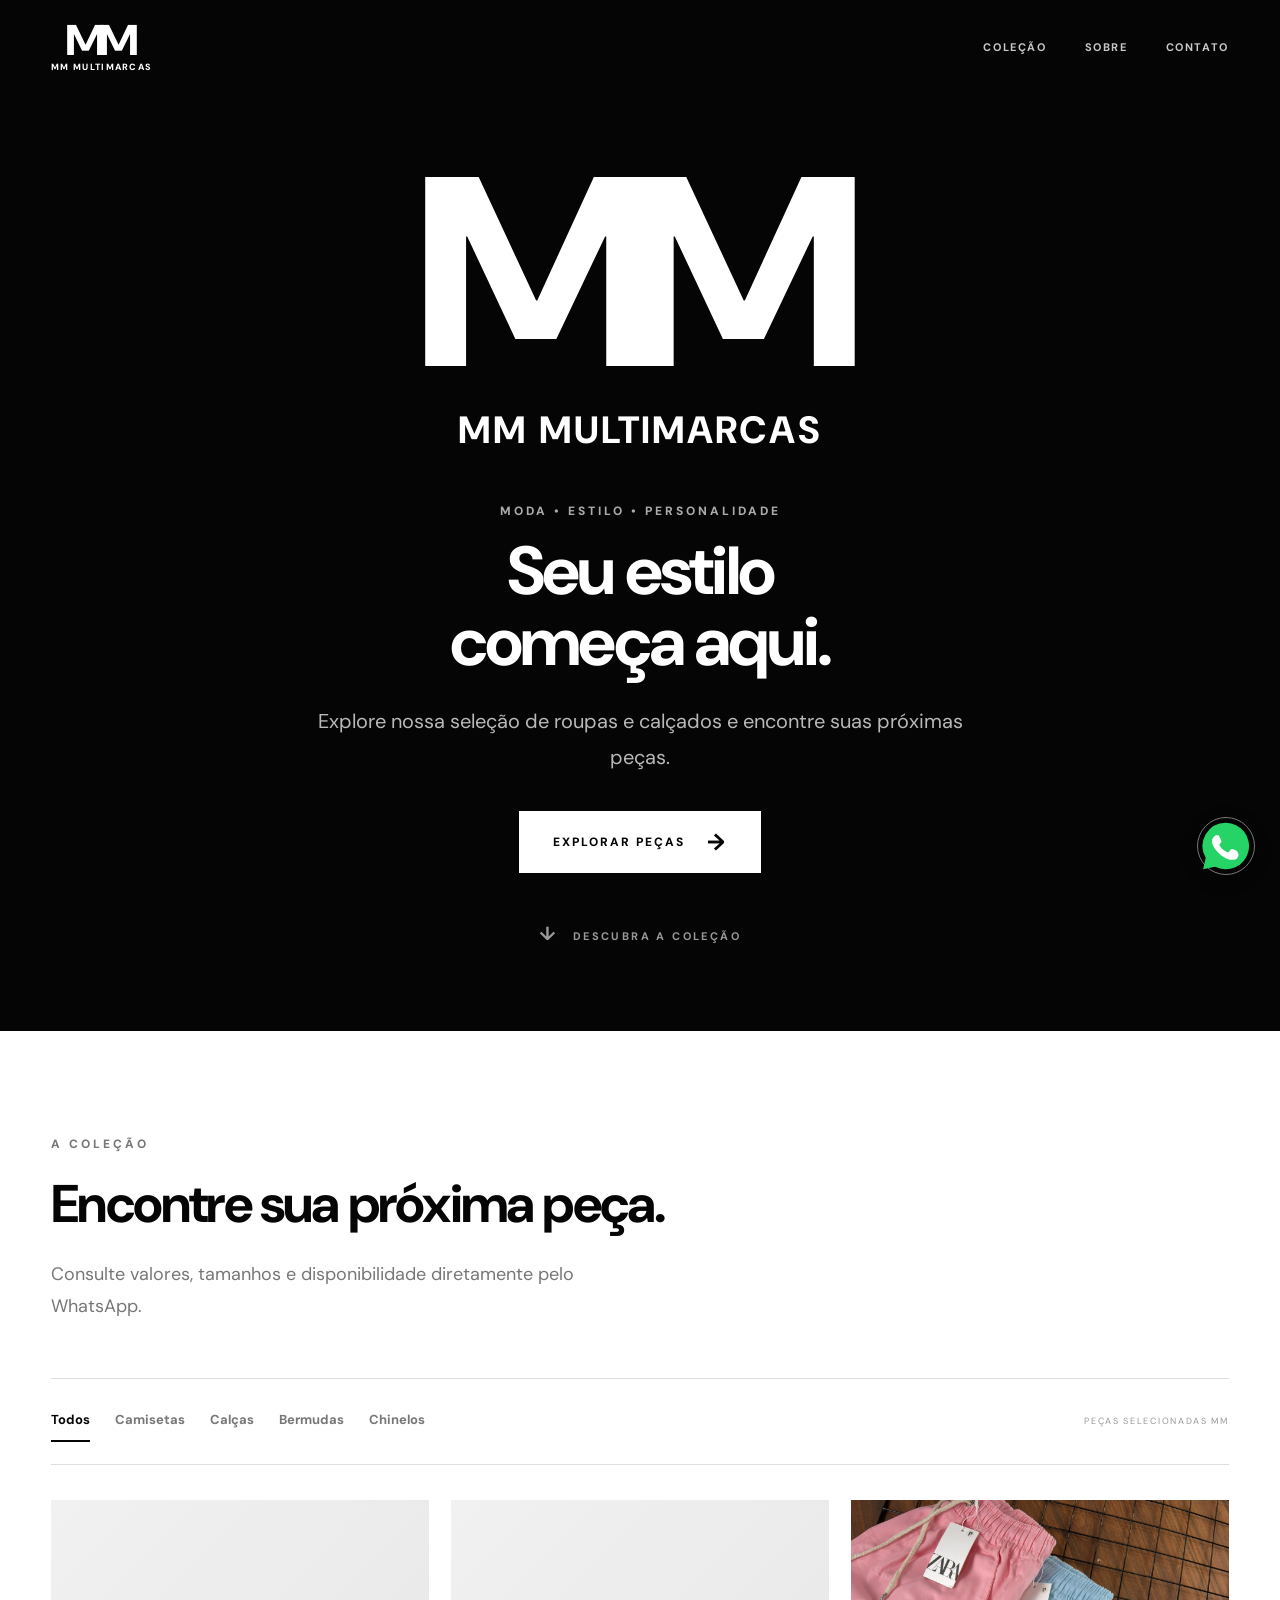
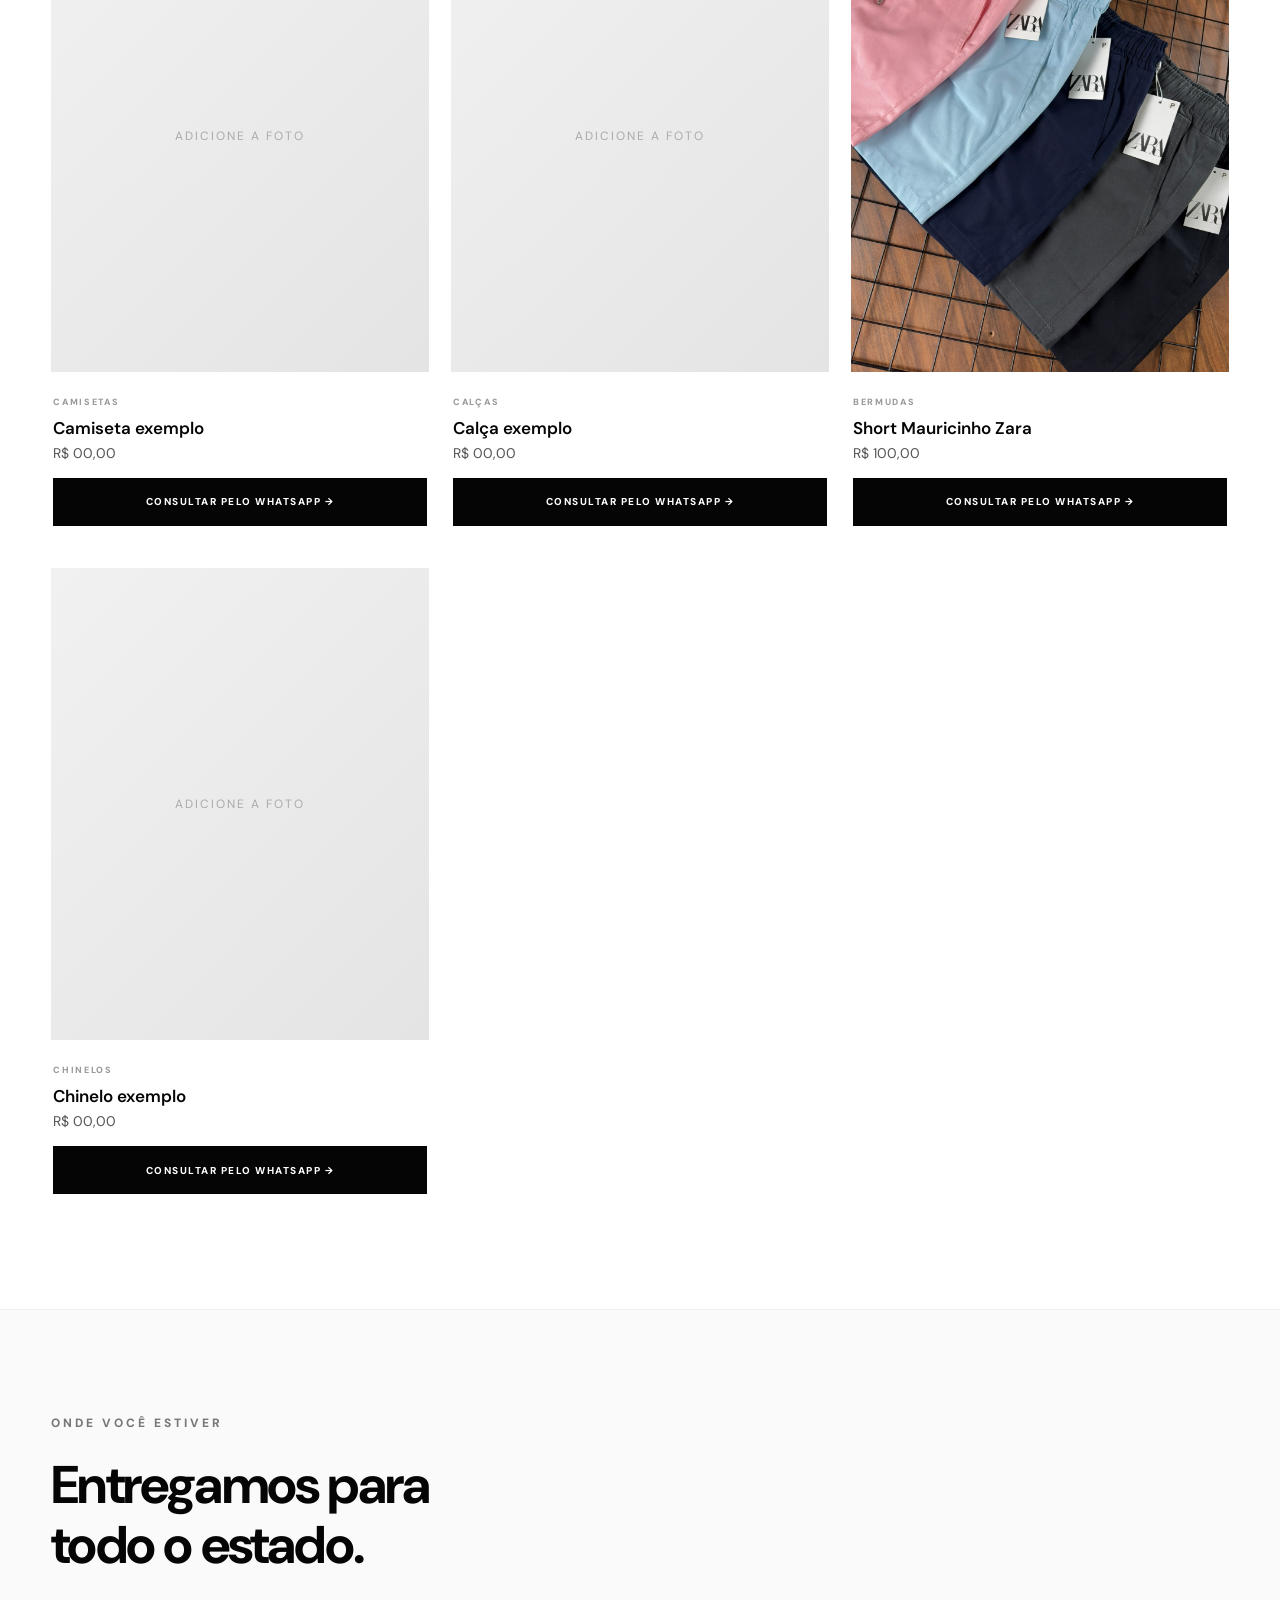
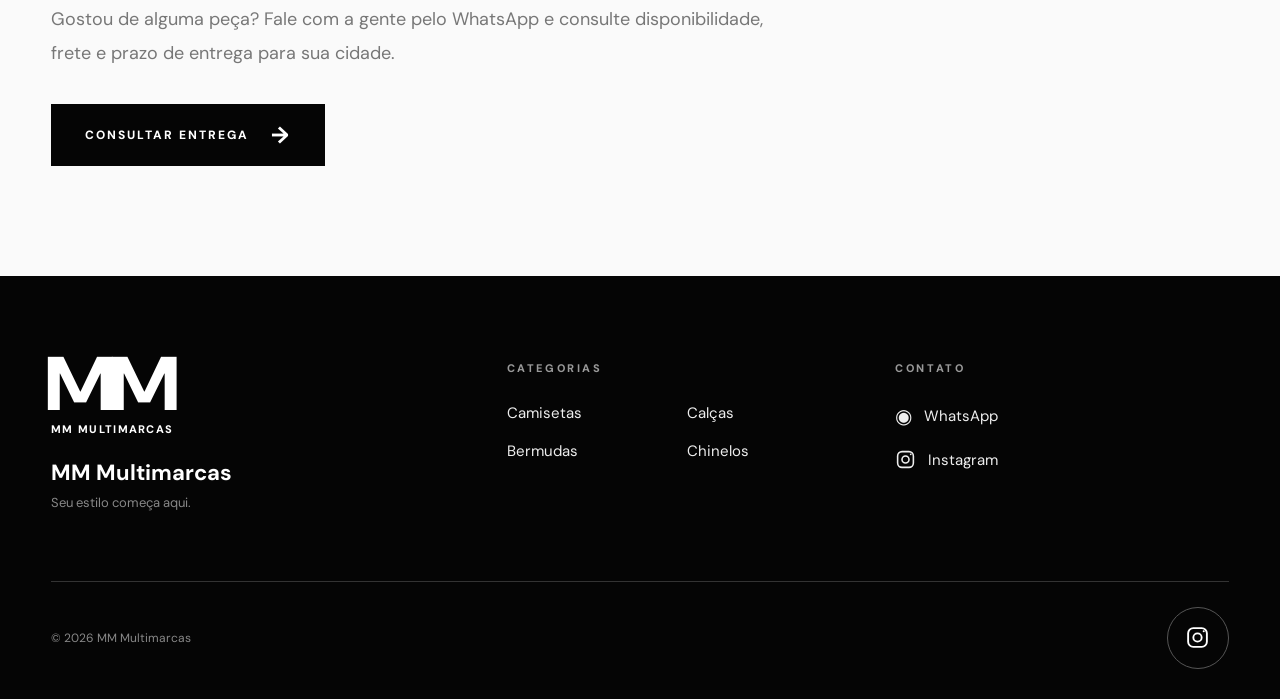
==== index.html @ df89bfc0 "Update index.html" ====
<!DOCTYPE html>
<html lang="pt-BR">
<head>
  <meta charset="UTF-8">
  <meta name="viewport" content="width=device-width, initial-scale=1.0">
  <meta name="theme-color" content="#050505">
  <meta name="description" content="MM Multimarcas — seu estilo começa aqui. Explore nossa seleção de roupas e calçados.">
  <title>MM Multimarcas | Seu estilo começa aqui</title>
  <link rel="preconnect" href="https://fonts.googleapis.com">
  <link rel="preconnect" href="https://fonts.gstatic.com" crossorigin>
  <link href="https://fonts.googleapis.com/css2?family=DM+Sans:wght@400;500;600;700;800&display=swap" rel="stylesheet">
  <link rel="stylesheet" href="style.css">
</head>
<body>
  <header class="site-header" id="topo">
    <a class="brand brand-small" href="#topo" aria-label="MM Multimarcas - início">
      <span class="brand-mark">MM</span>
      <span class="brand-name">MM MULTIMARCAS</span>
    </a>
    <button class="menu-toggle" id="menuToggle" aria-label="Abrir menu" aria-expanded="false">
      <span></span><span></span><span></span>
    </button>
    <nav class="main-nav" id="mainNav">
      <a href="#colecao">Coleção</a>
      <a href="#sobre">Sobre</a>
      <a href="#contato">Contato</a>
    </nav>
  </header>

  <main>
    <section class="hero">
      <div class="hero-inner">
        <div class="hero-brand">
          <span class="hero-monogram">MM</span>
          <span class="hero-brand-name">MM MULTIMARCAS</span>
        </div>
        <p class="eyebrow hero-eyebrow">MODA • ESTILO • PERSONALIDADE</p>
        <h1>Seu estilo<br>começa aqui.</h1>
        <p class="hero-copy">Explore nossa seleção de roupas e calçados e encontre suas próximas peças.</p>
        <a class="button button-light" href="#colecao">EXPLORAR PEÇAS <span aria-hidden="true">→</span></a>
        <a class="scroll-cue" href="#colecao"><span>↓</span> DESCUBRA A COLEÇÃO</a>
      </div>
    </section>

    <section class="collection section" id="colecao">
      <div class="section-heading">
        <p class="eyebrow">A COLEÇÃO</p>
        <h2>Encontre sua próxima peça.</h2>
        <p>Consulte valores, tamanhos e disponibilidade diretamente pelo WhatsApp.</p>
      </div>
      <div class="catalog-toolbar">
        <div class="filters" id="filters" aria-label="Filtrar produtos">
          <button class="filter active" data-category="Todos">Todos</button>
          <button class="filter" data-category="Camisetas">Camisetas</button>
          
          <button class="filter" data-category="Calças">Calças</button>
          <button class="filter" data-category="Bermudas">Bermudas</button>
          <button class="filter" data-category="Chinelos">Chinelos</button>
        </div>
        <p class="catalog-note">PEÇAS SELECIONADAS MM</p>
      </div>
      <div class="product-grid" id="productGrid" aria-live="polite"></div>
      <p class="empty-state" id="emptyState" hidden>Nenhum produto cadastrado nesta categoria ainda.</p>
    </section>

    <section class="delivery" id="sobre">
      <div class="delivery-inner">
        <p class="eyebrow">ONDE VOCÊ ESTIVER</p>
        <h2>Entregamos para<br>todo o estado.</h2>
        <p>Gostou de alguma peça? Fale com a gente pelo WhatsApp e consulte disponibilidade, frete e prazo de entrega para sua cidade.</p>
        <a class="button button-dark" data-whatsapp-general href="#" target="_blank" rel="noopener">CONSULTAR ENTREGA <span aria-hidden="true">→</span></a>
      </div>
    </section>
  </main>

  <footer class="site-footer" id="contato">
    <div class="footer-main">
      <div class="footer-brand-column">
        <a class="brand brand-footer" href="#topo" aria-label="MM Multimarcas - início">
          <span class="brand-mark">MM</span>
          <span class="brand-name">MM MULTIMARCAS</span>
        </a>
        <p class="footer-title">MM Multimarcas</p>
        <p class="footer-description">Seu estilo começa aqui.</p>
      </div>
      <div class="footer-column">
        <p class="footer-heading">CATEGORIAS</p>
        <div class="footer-categories">
          <a href="#colecao" data-footer-category="Camisetas">Camisetas</a>
          <a href="#colecao" data-footer-category="Calças">Calças</a>
          <a href="#colecao" data-footer-category="Bermudas">Bermudas</a>
          <a href="#colecao" data-footer-category="Chinelos">Chinelos</a>
        </div>
      </div>
      <div class="footer-column">
        <p class="footer-heading">CONTATO</p>
        <a class="contact-link" data-whatsapp-general href="#" target="_blank" rel="noopener">
          <span class="contact-icon" aria-hidden="true">◉</span> WhatsApp
        </a>
        <a class="contact-link instagram-link" data-instagram href="#" target="_blank" rel="noopener">
          <svg viewBox="0 0 24 24" aria-hidden="true"><rect x="3" y="3" width="18" height="18" rx="5"></rect><circle cx="12" cy="12" r="4"></circle><circle class="instagram-dot" cx="18" cy="6" r="1"></circle></svg>
          Instagram
        </a>
      </div>
    </div>
    <div class="footer-bottom">
      <span>© <span id="year"></span> MM Multimarcas</span>
      <a class="instagram-round" data-instagram href="#" target="_blank" rel="noopener" aria-label="Visite nosso Instagram">
        <svg viewBox="0 0 24 24" aria-hidden="true"><rect x="3" y="3" width="18" height="18" rx="5"></rect><circle cx="12" cy="12" r="4"></circle><circle class="instagram-dot" cx="18" cy="6" r="1"></circle></svg>
      </a>
    </div>
  </footer>

  <a class="whatsapp-float" data-whatsapp-general href="#" target="_blank" rel="noopener" aria-label="Fale conosco pelo WhatsApp">
<svg class="whatsapp-icon" viewBox="0 0 24 24" aria-hidden="true">
  <path fill="#25D366" d="M12 2a10 10 0 0 0-8.7 15l-1.1 5 5.1-1.1A10 10 0 1 0 12 2z"/>
  <path fill="#fff" d="M16.8 14.2c-.3-.2-1.7-.9-2-.9s-.5-.2-.7.2l-.9 1.1c-.2.2-.3.2-.6.1a7 7 0 0 1-3.4-3c-.3-.4.3-.5.8-1.4.1-.2 0-.4 0-.5l-.9-2c-.2-.5-.5-.4-.7-.4h-.6c-.2 0-.5.1-.8.4-.3.3-1 1-1 2.3s1 2.7 1.1 2.9c.2.2 2 3 4.8 4.2 1.8.8 2.5.8 3.4.7 1-.1 1.7-.7 1.9-1.3.2-.7.2-1.2.1-1.3z"/>
</svg>
    </a>
  <script src="script.js"></script>
</body>
</html>
---- style.css ----
/* MM MULTIMARCAS — identidade visual em preto, branco e cinza */
:root {
  --black: #050505;
  --white: #fff;
  --paper: #fafafa;
  --muted: #777;
  --line: #dedede;
  --font: "DM Sans", Arial, sans-serif;
}
* { box-sizing: border-box; }
html { scroll-behavior: smooth; }
body { margin: 0; color: var(--black); background: var(--white); font-family: var(--font); -webkit-font-smoothing: antialiased; }
a { color: inherit; text-decoration: none; }
button { font: inherit; }
.site-header { height: 94px; padding: 0 4%; display: flex; align-items: center; justify-content: space-between; background: var(--black); color: var(--white); position: relative; z-index: 5; }
.brand { display: inline-flex; flex-direction: column; align-items: center; gap: 2px; width: max-content; }
.brand-mark { font-size: 43px; line-height: .9; font-weight: 800; letter-spacing: -8px; padding-right: 8px; transform: scaleX(1.12); }
.brand-name { font-size: 9px; letter-spacing: 1.3px; font-weight: 800; }
.main-nav { display: flex; align-items: center; gap: 38px; text-transform: uppercase; font-size: 11px; letter-spacing: 1.6px; font-weight: 700; }
.main-nav a { opacity: .78; transition: opacity .2s; }
.main-nav a:hover { opacity: 1; }
.menu-toggle { display: none; border: 0; background: none; padding: 10px; }
.menu-toggle span { display: block; width: 23px; height: 2px; background: white; margin: 5px; }
.hero { min-height: 690px; display: grid; place-items: center; text-align: center; background: var(--black); color: var(--white); padding: 75px 24px 85px; }
.hero-inner { width: min(850px, 100%); display: flex; align-items: center; flex-direction: column; }
.hero-brand { display: flex; flex-direction: column; align-items: center; margin-bottom: 48px; }
.hero-monogram { font-size: clamp(140px, 28vw, 270px); line-height: .78; letter-spacing: -.14em; padding-right: .14em; font-weight: 800; transform: scaleX(1.08); }
.hero-brand-name { font-size: clamp(17px, 3vw, 38px); font-weight: 800; letter-spacing: .055em; margin-top: 25px; }
.eyebrow { color: #777; font-size: 12px; font-weight: 800; letter-spacing: 3px; }
.hero-eyebrow { color: #aaa; margin: 0 0 17px; }
.hero h1 { font-size: clamp(42px, 7vw, 68px); line-height: 1.05; letter-spacing: -2.8px; margin: 0; font-weight: 700; }
.hero-copy { color: #b9b9b9; font-size: clamp(16px, 2vw, 20px); line-height: 1.8; max-width: 650px; margin: 25px 0 36px; }
.button { display: inline-flex; align-items: center; justify-content: center; gap: 22px; min-height: 62px; padding: 0 34px; font-size: 12px; letter-spacing: 2px; font-weight: 800; transition: transform .2s, background .2s; }
.button:hover { transform: translateY(-2px); }
.button span { font-size: 23px; line-height: 1; }
.button-light { background: var(--white); color: var(--black); }
.scroll-cue { color: #999; font-size: 11px; letter-spacing: 2.4px; margin-top: 48px; font-weight: 700; }
.scroll-cue span { font-size: 19px; margin-right: 9px; }
.section { padding: 105px 4% 115px; }
.section-heading { max-width: 850px; }
.section-heading .eyebrow { margin: 0 0 22px; }
.section-heading h2, .delivery h2 { font-size: clamp(34px, 5vw, 53px); line-height: 1.12; letter-spacing: -1.8px; margin: 0; }
.section-heading > p:last-child { color: #777; font-size: 18px; line-height: 1.8; max-width: 540px; margin: 24px 0 0; }
.catalog-toolbar { margin-top: 55px; padding: 22px 0; border-top: 1px solid var(--line); border-bottom: 1px solid var(--line); display: flex; align-items: center; justify-content: space-between; gap: 20px; }
.filters { display: flex; flex-wrap: wrap; gap: 8px 25px; }
.filter { border: 0; border-bottom: 2px solid transparent; padding: 10px 0 12px; background: none; color: #777; font-weight: 700; font-size: 13px; cursor: pointer; }
.filter:hover, .filter.active { color: var(--black); border-bottom-color: var(--black); }
.catalog-note { color: #999; font-size: 9px; letter-spacing: 1.7px; white-space: nowrap; }
.product-grid { display: grid; grid-template-columns: repeat(3, minmax(0, 1fr)); gap: 42px 22px; padding-top: 35px; }
.product-card { min-width: 0; }
.product-image-wrap { background: #f0f0f0; aspect-ratio: 4 / 5; overflow: hidden; position: relative; }
.product-image { width: 100%; height: 100%; display: block; object-fit: cover; transition: transform .5s; }
.product-card:hover .product-image { transform: scale(1.035); }
.image-placeholder { width: 100%; height: 100%; display: grid; place-items: center; color: #aaa; background: linear-gradient(135deg, #f1f1f1, #e4e4e4); font-size: 12px; letter-spacing: 2px; }
.product-info { padding: 17px 2px 0; }
.product-category { color: #999; text-transform: uppercase; letter-spacing: 1.7px; font-size: 9px; font-weight: 800; }
.product-name { margin: 7px 0 5px; font-size: 17px; font-weight: 600; }
.product-price { margin: 0; color: #555; font-size: 14px; }
.product-buy { margin-top: 16px; display: flex; width: 100%; min-height: 48px; align-items: center; justify-content: center; background: var(--black); color: white; font-size: 10px; font-weight: 800; letter-spacing: 1.5px; transition: background .2s; }
.product-buy:hover { background: #333; }
.empty-state { color: #777; padding: 45px 0; }
.delivery { background: var(--paper); border-top: 1px solid #eee; padding: 105px 4% 110px; }
.delivery-inner { max-width: 850px; }
.delivery .eyebrow { margin: 0 0 24px; }
.delivery-inner > p:not(.eyebrow) { color: #777; font-size: 18px; line-height: 1.9; max-width: 720px; margin: 28px 0 34px; }
.button-dark { background: var(--black); color: var(--white); }
.site-footer { background: var(--black); color: var(--white); padding: 75px 4% 30px; }
.footer-main { display: grid; grid-template-columns: 1.2fr 1fr 1fr; gap: 55px; padding-bottom: 70px; }
.brand-footer { align-items: flex-start; }
.brand-footer .brand-mark { font-size: 76px; }
.brand-footer .brand-name { font-size: 11px; }
.footer-title { font-size: 22px; font-weight: 700; margin: 22px 0 7px; }
.footer-description { color: #888; font-size: 13px; margin: 0; }
.footer-heading { color: #999; font-size: 11px; letter-spacing: 2.6px; font-weight: 800; margin: 10px 0 28px; }
.footer-categories { display: grid; grid-template-columns: 1fr 1fr; gap: 18px 28px; max-width: 360px; }
.footer-categories a, .contact-link { color: #eee; font-size: 15px; }
.footer-categories a:hover, .contact-link:hover { color: #aaa; }
.contact-link { display: flex; align-items: center; gap: 12px; margin-bottom: 20px; }
.contact-icon { font-size: 20px; }
.instagram-link svg, .instagram-round svg { width: 21px; height: 21px; fill: none; stroke: currentColor; stroke-width: 1.8; }
.instagram-link svg .instagram-dot, .instagram-round svg .instagram-dot { fill: currentColor; stroke: none; }
.footer-bottom { border-top: 1px solid #333; padding-top: 25px; color: #888; display: flex; align-items: center; justify-content: space-between; font-size: 12px; }
.instagram-round { width: 62px; height: 62px; border: 1px solid #555; border-radius: 50%; display: grid; place-items: center; color: white; transition: background .2s; }
.instagram-round:hover { background: #222; }
.instagram-round svg { width: 25px; height: 25px; }
.whatsapp-float { position: fixed; z-index: 4; right: 25px; bottom: 25px; width: 58px; height: 58px; display: grid; place-items: center; background: var(--black); border: 1px solid #777; border-radius: 50%; color: white; box-shadow: 0 5px 20px #0002; }
.whatsapp-symbol { font-size: 25px; }
@media (max-width: 800px) {
  .site-header { height: 78px; }
  .menu-toggle { display: block; cursor: pointer; }
  .main-nav { display: none; position: absolute; top: 78px; left: 0; right: 0; padding: 22px 5%; background: #080808; flex-direction: column; align-items: flex-start; gap: 22px; }
  .main-nav.open { display: flex; }
  .hero { min-height: 650px; padding-top: 70px; }
  .hero-brand { margin-bottom: 43px; }
  .hero-monogram { font-size: clamp(145px, 39vw, 235px); }
  .section { padding: 78px 4% 85px; }
  .catalog-toolbar { align-items: flex-start; flex-direction: column; gap: 8px; }
  .filters { gap: 5px 22px; }
  .product-grid { grid-template-columns: repeat(2, minmax(0, 1fr)); gap: 32px 14px; }
  .delivery { padding: 78px 4% 85px; }
  .footer-main { grid-template-columns: 1fr 1fr; gap: 45px 25px; }
  .footer-brand-column { grid-column: 1 / -1; }
}
@media (max-width: 480px) {
  .hero { min-height: 620px; }
  .hero-brand-name { letter-spacing: .025em; }
  .hero h1 { letter-spacing: -1.8px; }
  .hero-copy { font-size: 15px; }
  .button { min-height: 57px; padding: 0 23px; font-size: 10px; }
  .section-heading > p:last-child, .delivery-inner > p:not(.eyebrow) { font-size: 16px; }
  .product-grid { gap: 28px 11px; }
  .product-name { font-size: 14px; }
  .product-price { font-size: 12px; }
  .product-buy { min-height: 44px; font-size: 9px; letter-spacing: .8px; }
  .footer-main { grid-template-columns: 1fr; gap: 35px; }
  .footer-brand-column { grid-column: auto; }
  .footer-categories { max-width: 100%; }
  .site-footer { padding-top: 60px; }
  .instagram-round { width: 52px; height: 52px; }
  .whatsapp-float { width: 53px; height: 53px; right: 17px; bottom: 17px; }
}
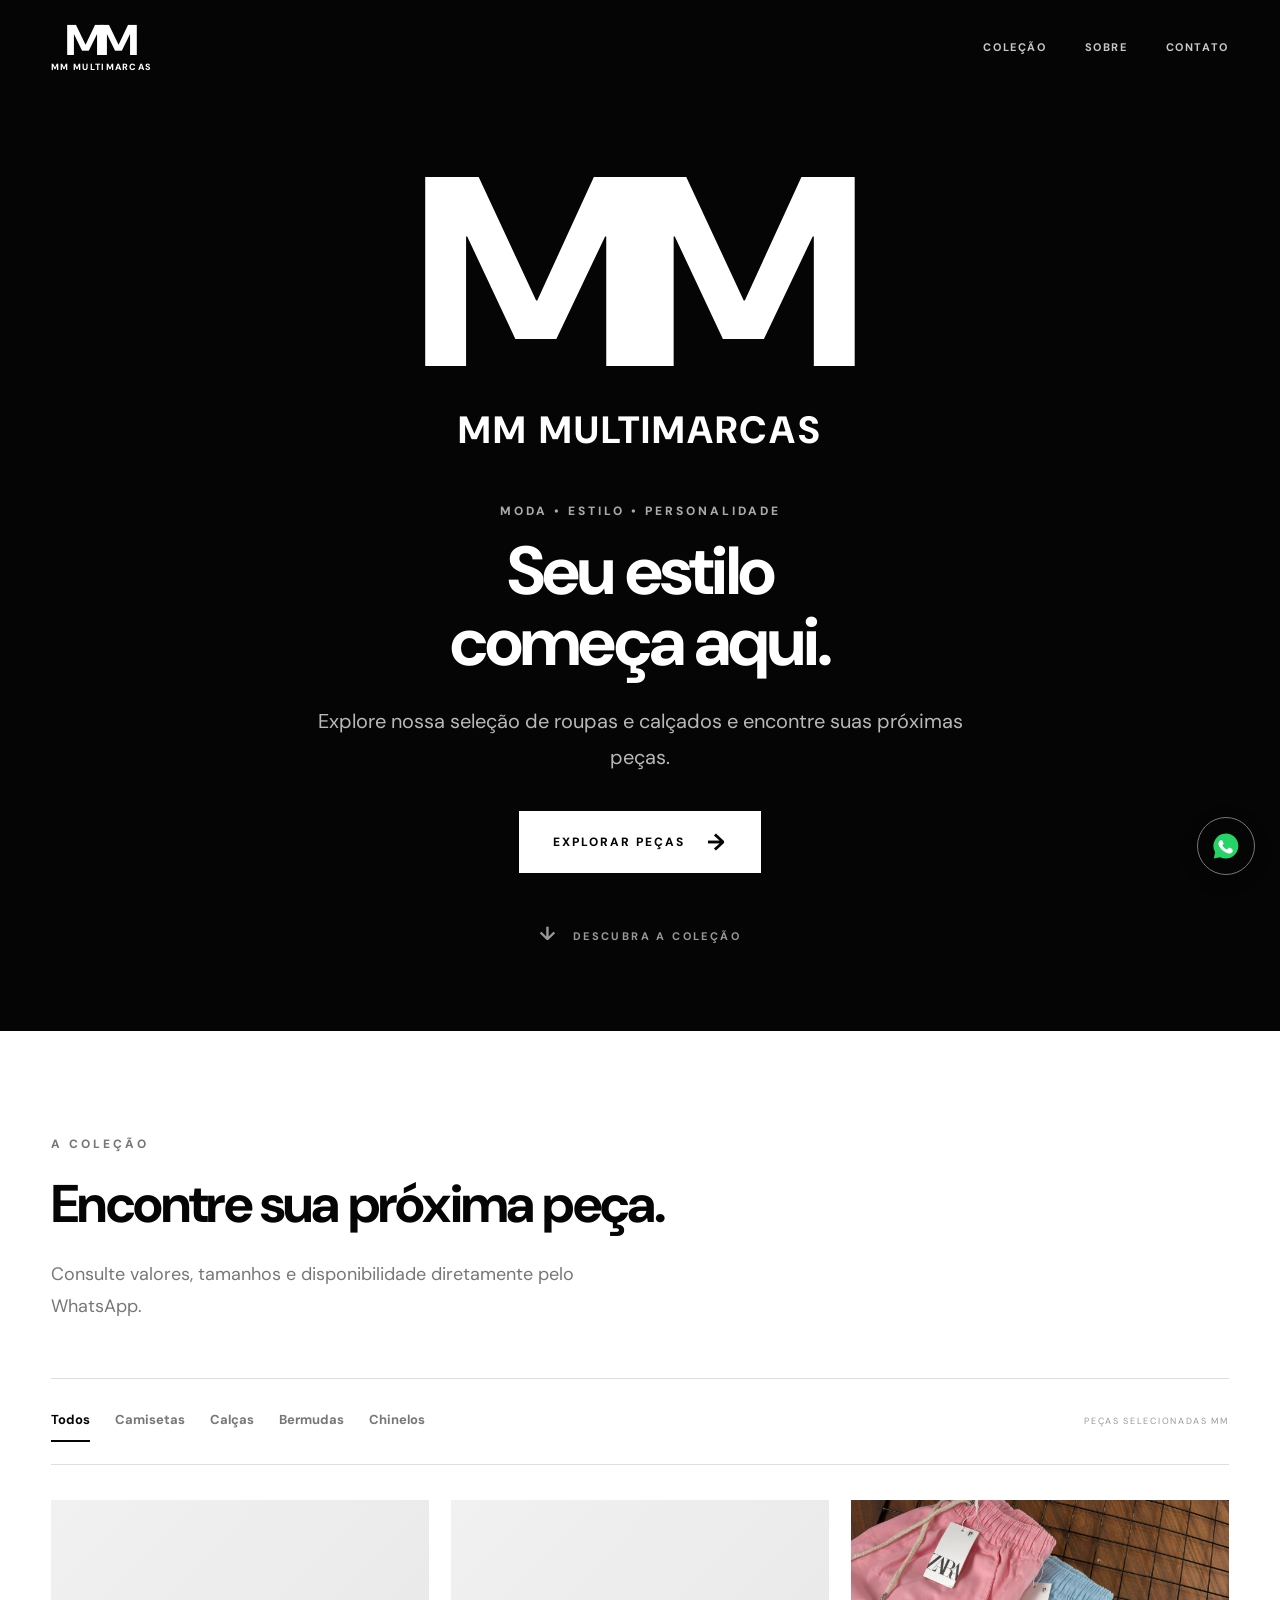
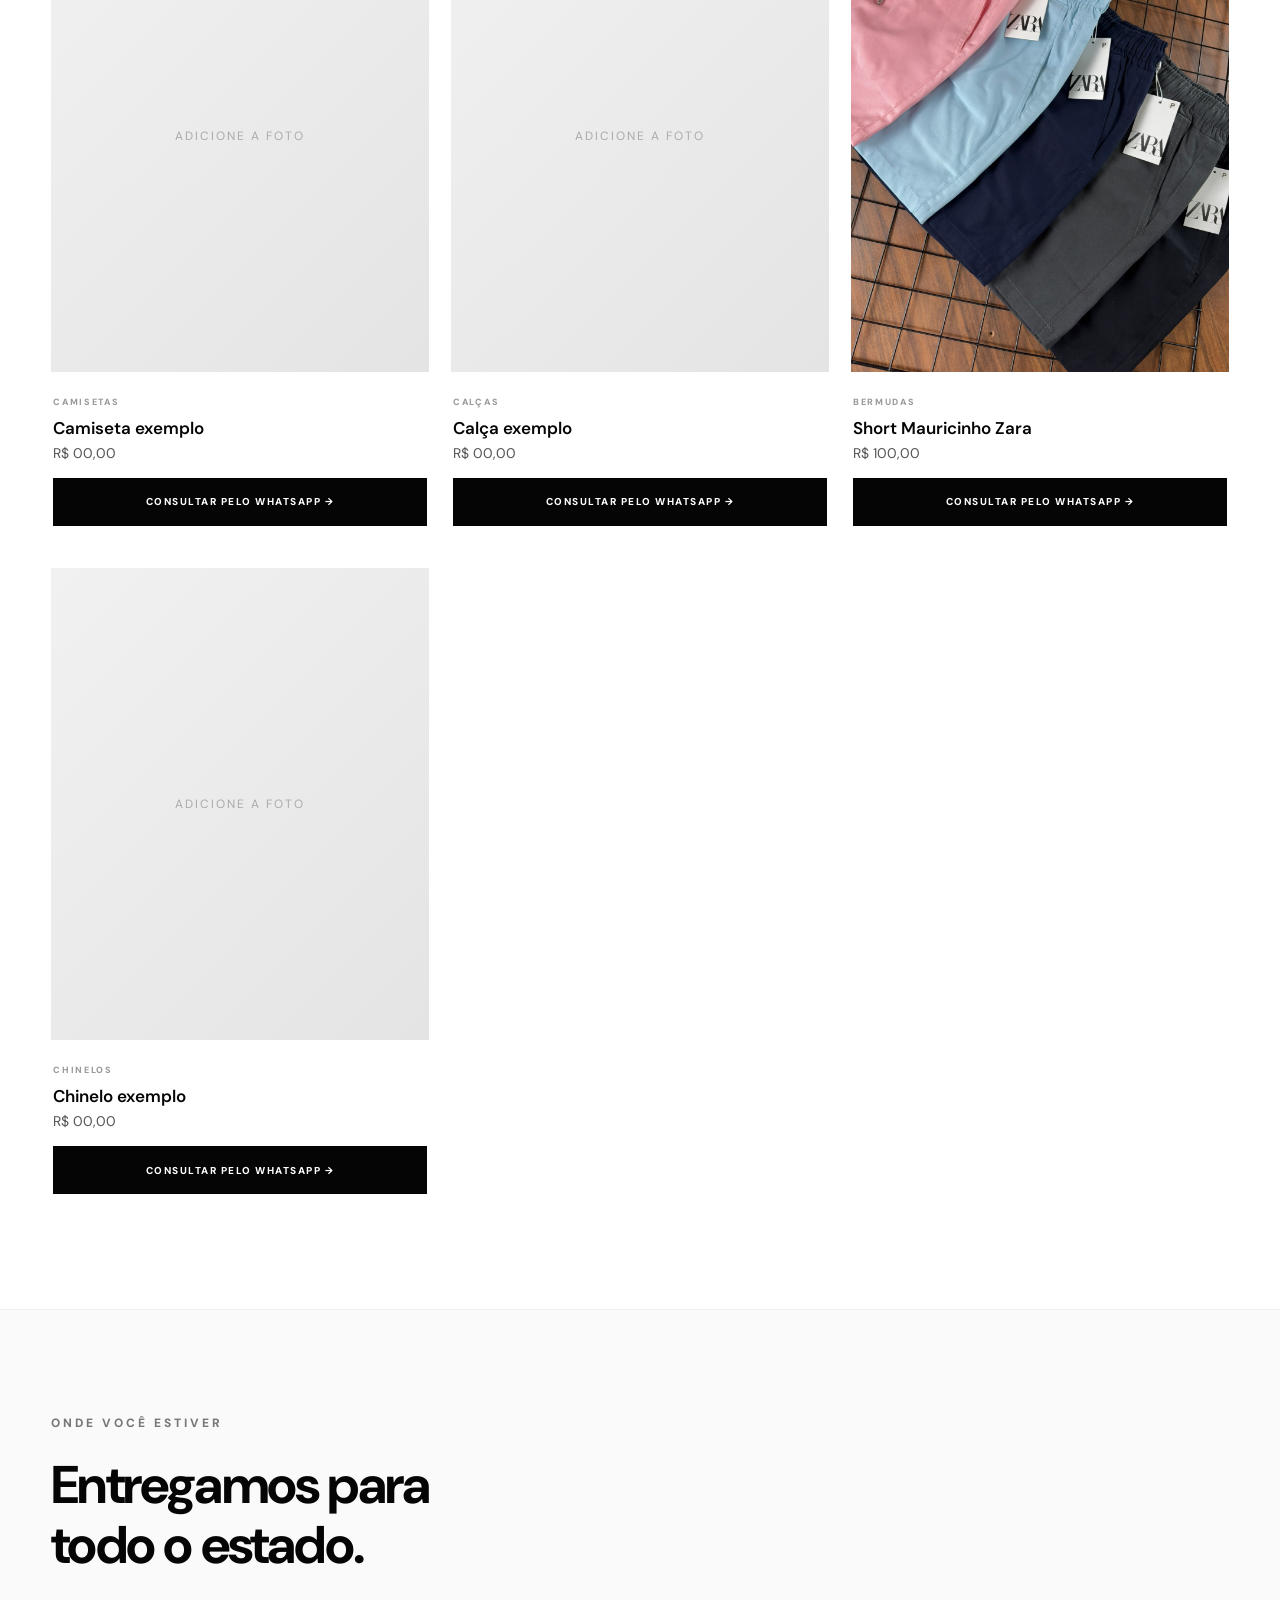
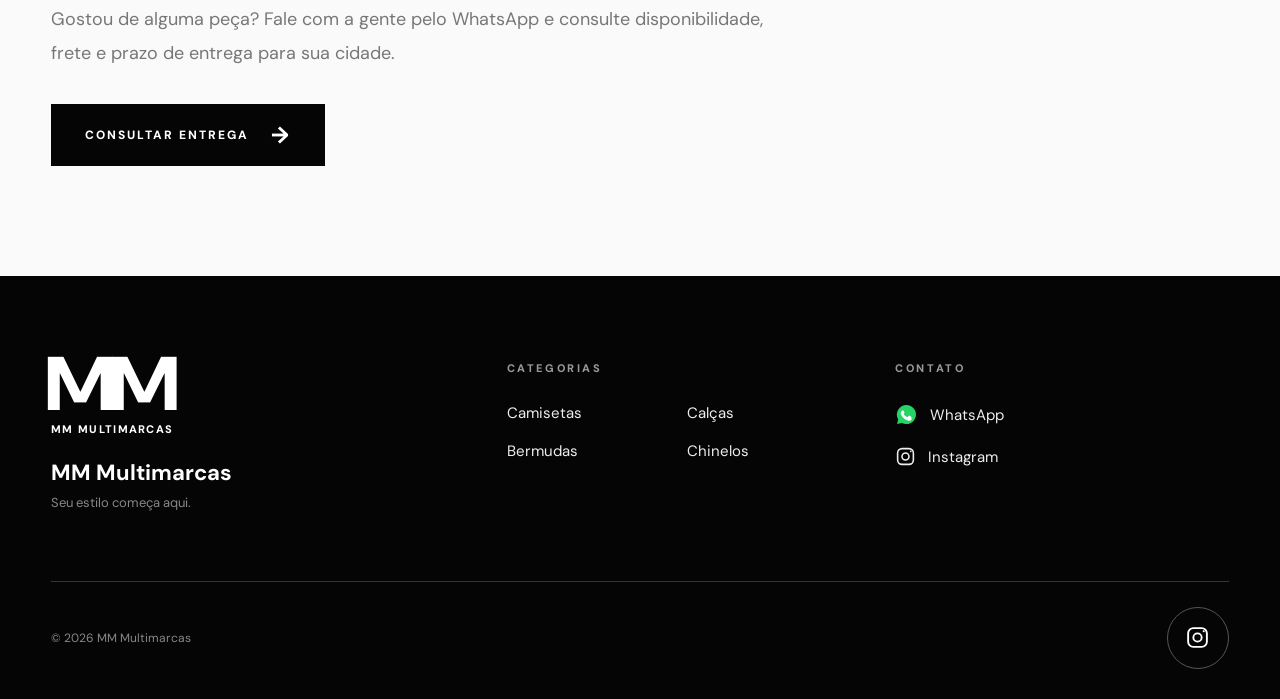
==== commit 7cd92a96: "Update index.html" ====
--- a/index.html
+++ b/index.html
@@ -95,7 +95,10 @@
       <div class="footer-column">
         <p class="footer-heading">CONTATO</p>
         <a class="contact-link" data-whatsapp-general href="#" target="_blank" rel="noopener">
-          <span class="contact-icon" aria-hidden="true">◉</span> WhatsApp
+          <svg class="whatsapp-icon" viewBox="0 0 24 24" aria-hidden="true">
+  <path fill="#25D366" d="M12 2a10 10 0 0 0-8.7 15l-1.1 5 5.1-1.1A10 10 0 1 0 12 2z"/>
+  <path fill="#fff" d="M16.8 14.2c-.3-.2-1.7-.9-2-.9s-.5-.2-.7.2l-.9 1.1c-.2.2-.3.2-.6.1a7 7 0 0 1-3.4-3c-.3-.4.3-.5.8-1.4l-.9-2c-.2-.5-.5-.4-.7-.4h-.6c-.2 0-.5.1-.8.4-.3.3-1 1-1 2.3s1 2.7 1.1 2.9c.2.2 2 3 4.8 4.2 1.8.8 2.5.8 3.4.7 1-.1 1.7-.7 1.9-1.3.2-.7.2-1.2.1-1.3z"/>
+</svg> WhatsApp
         </a>
         <a class="contact-link instagram-link" data-instagram href="#" target="_blank" rel="noopener">
           <svg viewBox="0 0 24 24" aria-hidden="true"><rect x="3" y="3" width="18" height="18" rx="5"></rect><circle cx="12" cy="12" r="4"></circle><circle class="instagram-dot" cx="18" cy="6" r="1"></circle></svg>
--- a/style.css
+++ b/style.css
@@ -119,3 +119,13 @@
   .instagram-round { width: 52px; height: 52px; }
   .whatsapp-float { width: 53px; height: 53px; right: 17px; bottom: 17px; }
 }
+.whatsapp-icon {
+  width: 23px;
+  height: 23px;
+  flex-shrink: 0;
+}
+
+.whatsapp-float .whatsapp-icon {
+  width: 30px;
+  height: 30px;
+}
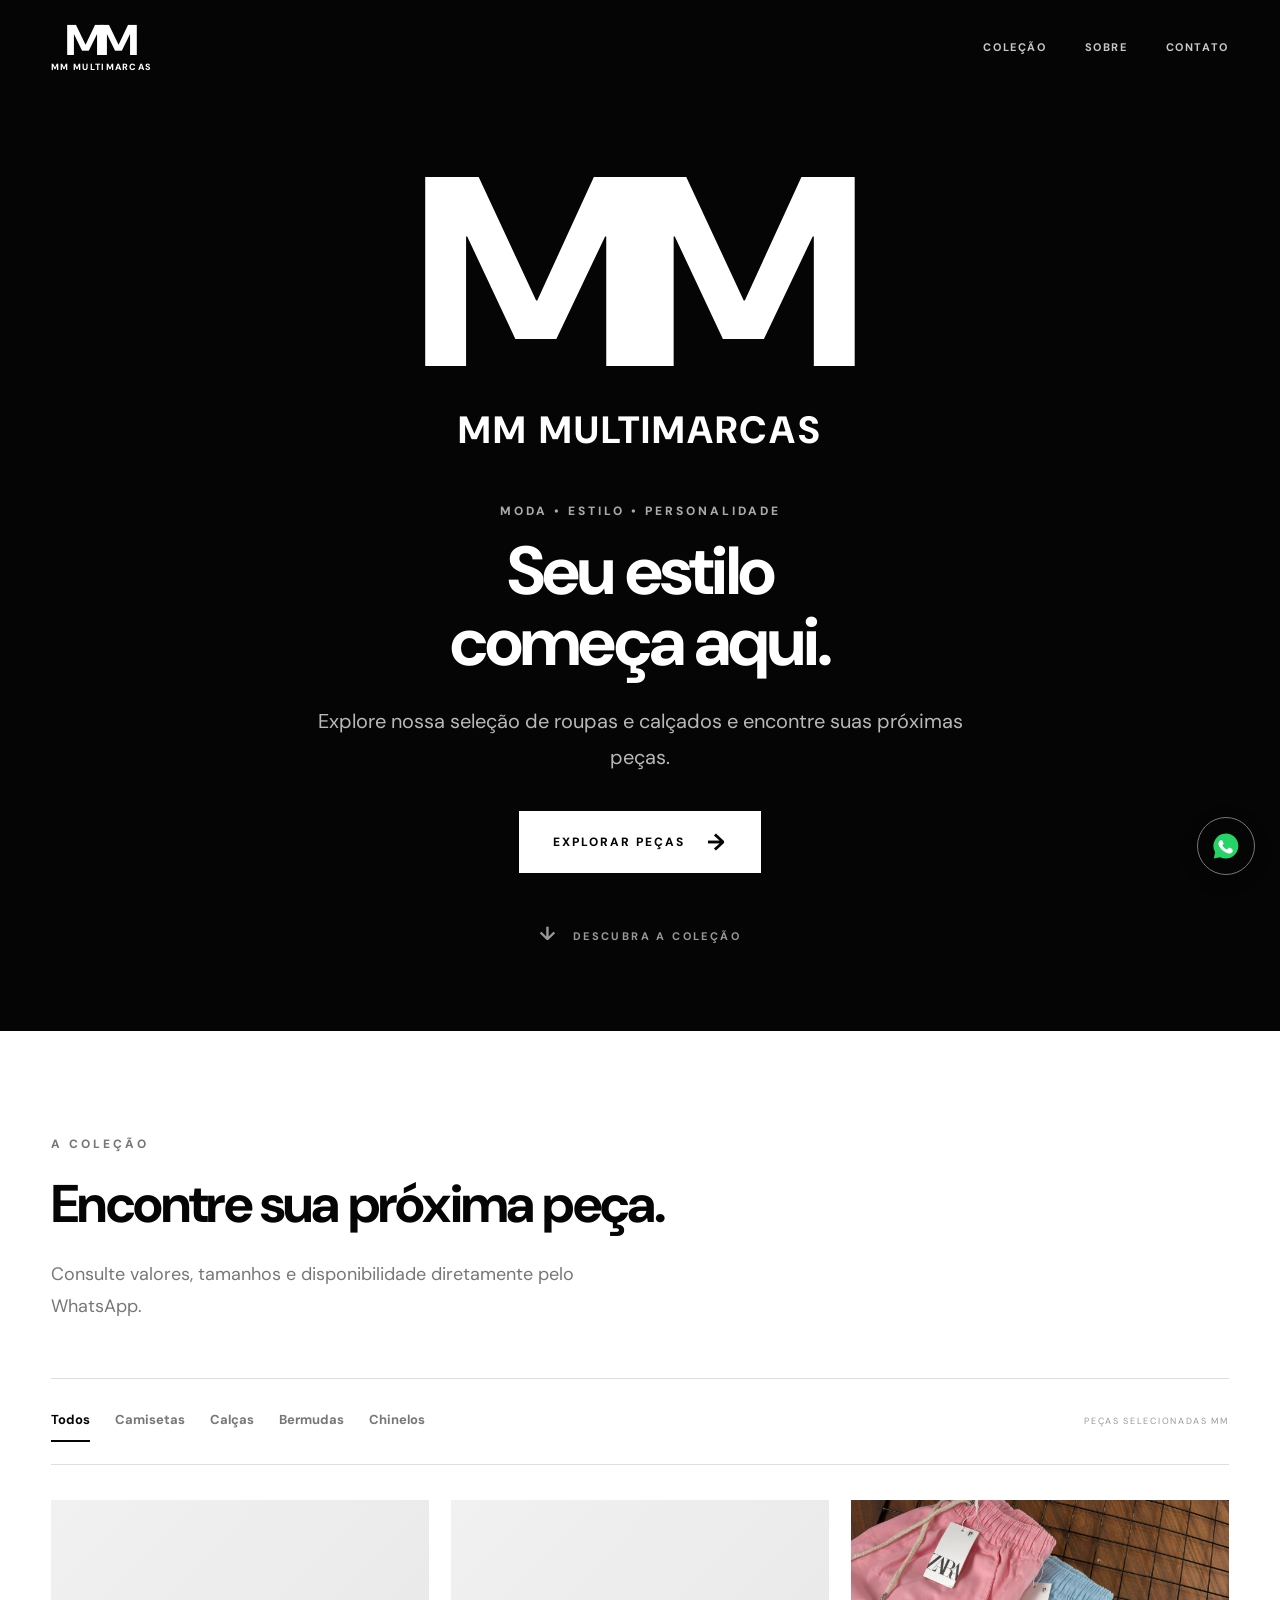
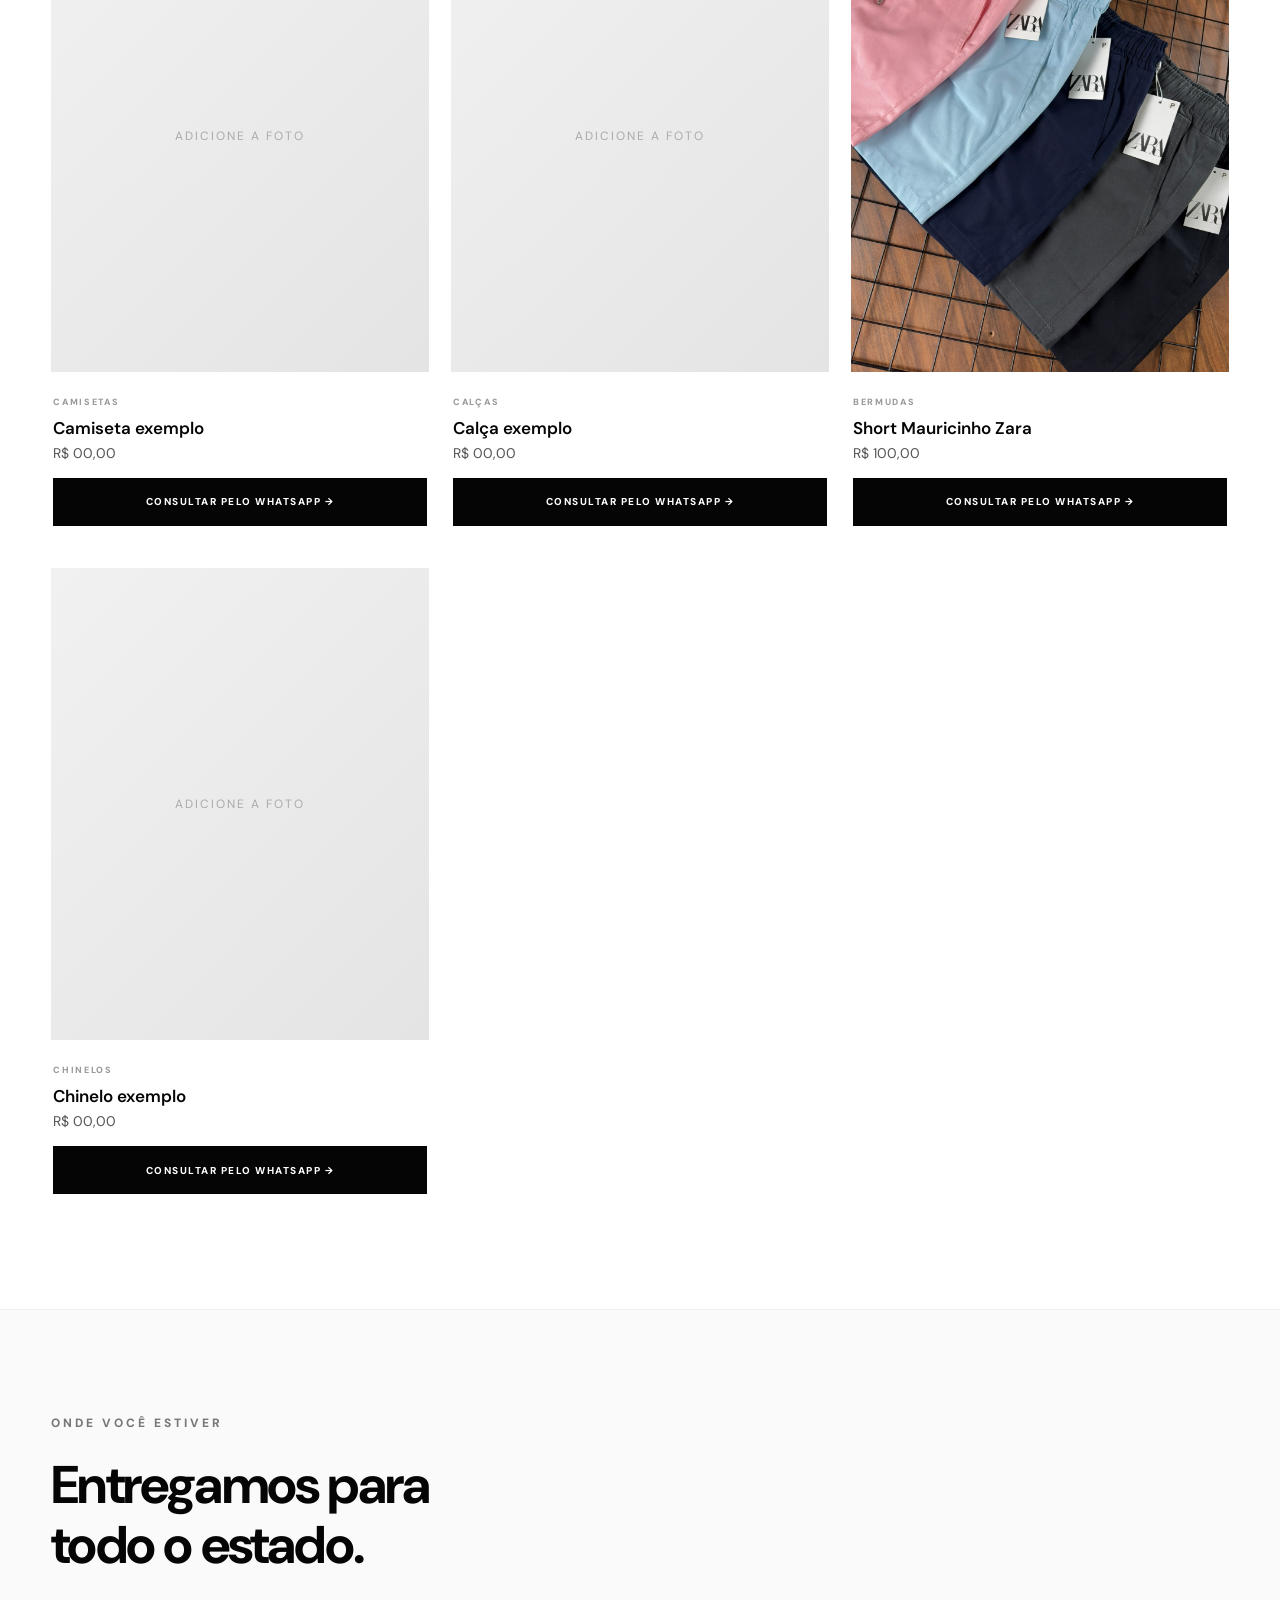
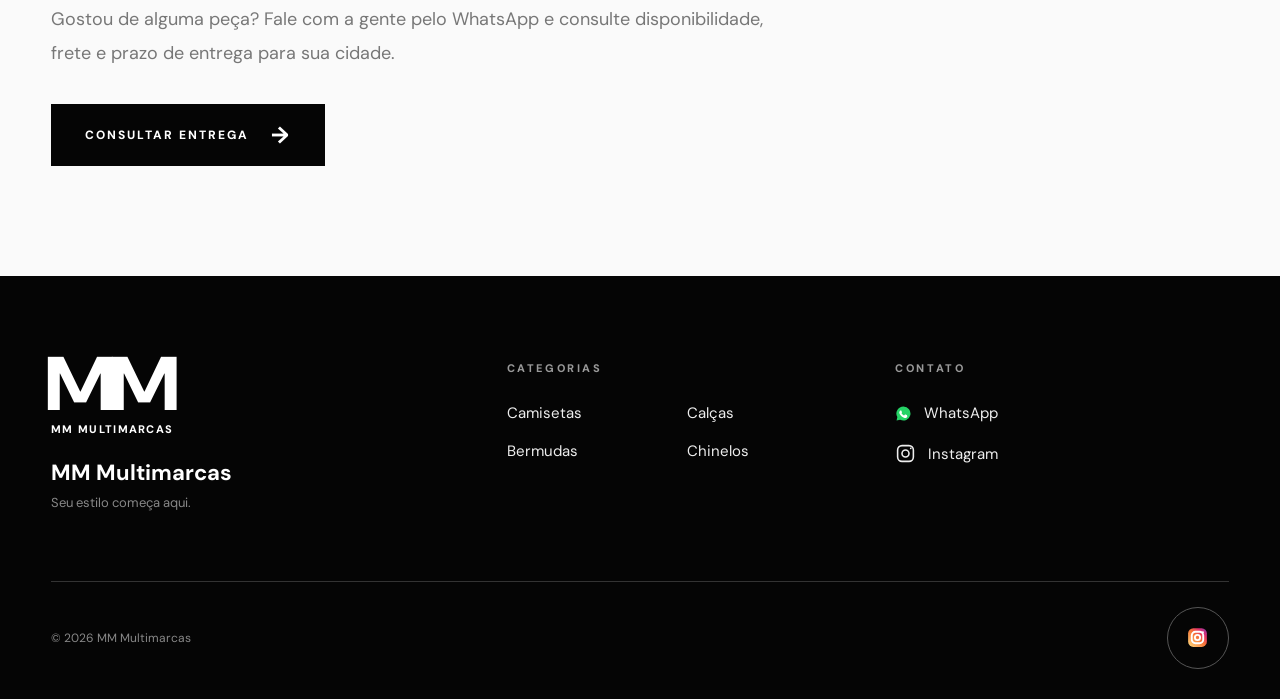
==== commit e09f3d42: "Update index.html" ====
--- a/index.html
+++ b/index.html
@@ -109,7 +109,24 @@
     <div class="footer-bottom">
       <span>© <span id="year"></span> MM Multimarcas</span>
       <a class="instagram-round" data-instagram href="#" target="_blank" rel="noopener" aria-label="Visite nosso Instagram">
-        <svg viewBox="0 0 24 24" aria-hidden="true"><rect x="3" y="3" width="18" height="18" rx="5"></rect><circle cx="12" cy="12" r="4"></circle><circle class="instagram-dot" cx="18" cy="6" r="1"></circle></svg>
+    <svg viewBox="0 0 24 24" aria-hidden="true">
+  <defs>
+    <linearGradient id="insta2" x1="0%" y1="100%" x2="100%" y2="0%">
+      <stop offset="0%" stop-color="#ffdc80"/>
+      <stop offset="50%" stop-color="#f77737"/>
+      <stop offset="75%" stop-color="#e1306c"/>
+      <stop offset="100%" stop-color="#833ab4"/>
+    </linearGradient>
+  </defs>
+  <rect x="3" y="3" width="18" height="18" rx="5"
+        fill="url(#insta2)" stroke="none"/>
+  <rect x="6.5" y="6.5" width="11" height="11" rx="3.5"
+        fill="none" stroke="white" stroke-width="1.8"/>
+  <circle cx="12" cy="12" r="2.5"
+          fill="none" stroke="white" stroke-width="1.8"/>
+  <circle cx="17.2" cy="6.9" r="1"
+          fill="white" stroke="none"/>
+</svg>
       </a>
     </div>
   </footer>
--- a/style.css
+++ b/style.css
@@ -120,8 +120,8 @@
   .whatsapp-float { width: 53px; height: 53px; right: 17px; bottom: 17px; }
 }
 .whatsapp-icon {
-  width: 23px;
-  height: 23px;
+  width: 17px;
+  height: 17px;
   flex-shrink: 0;
 }
 
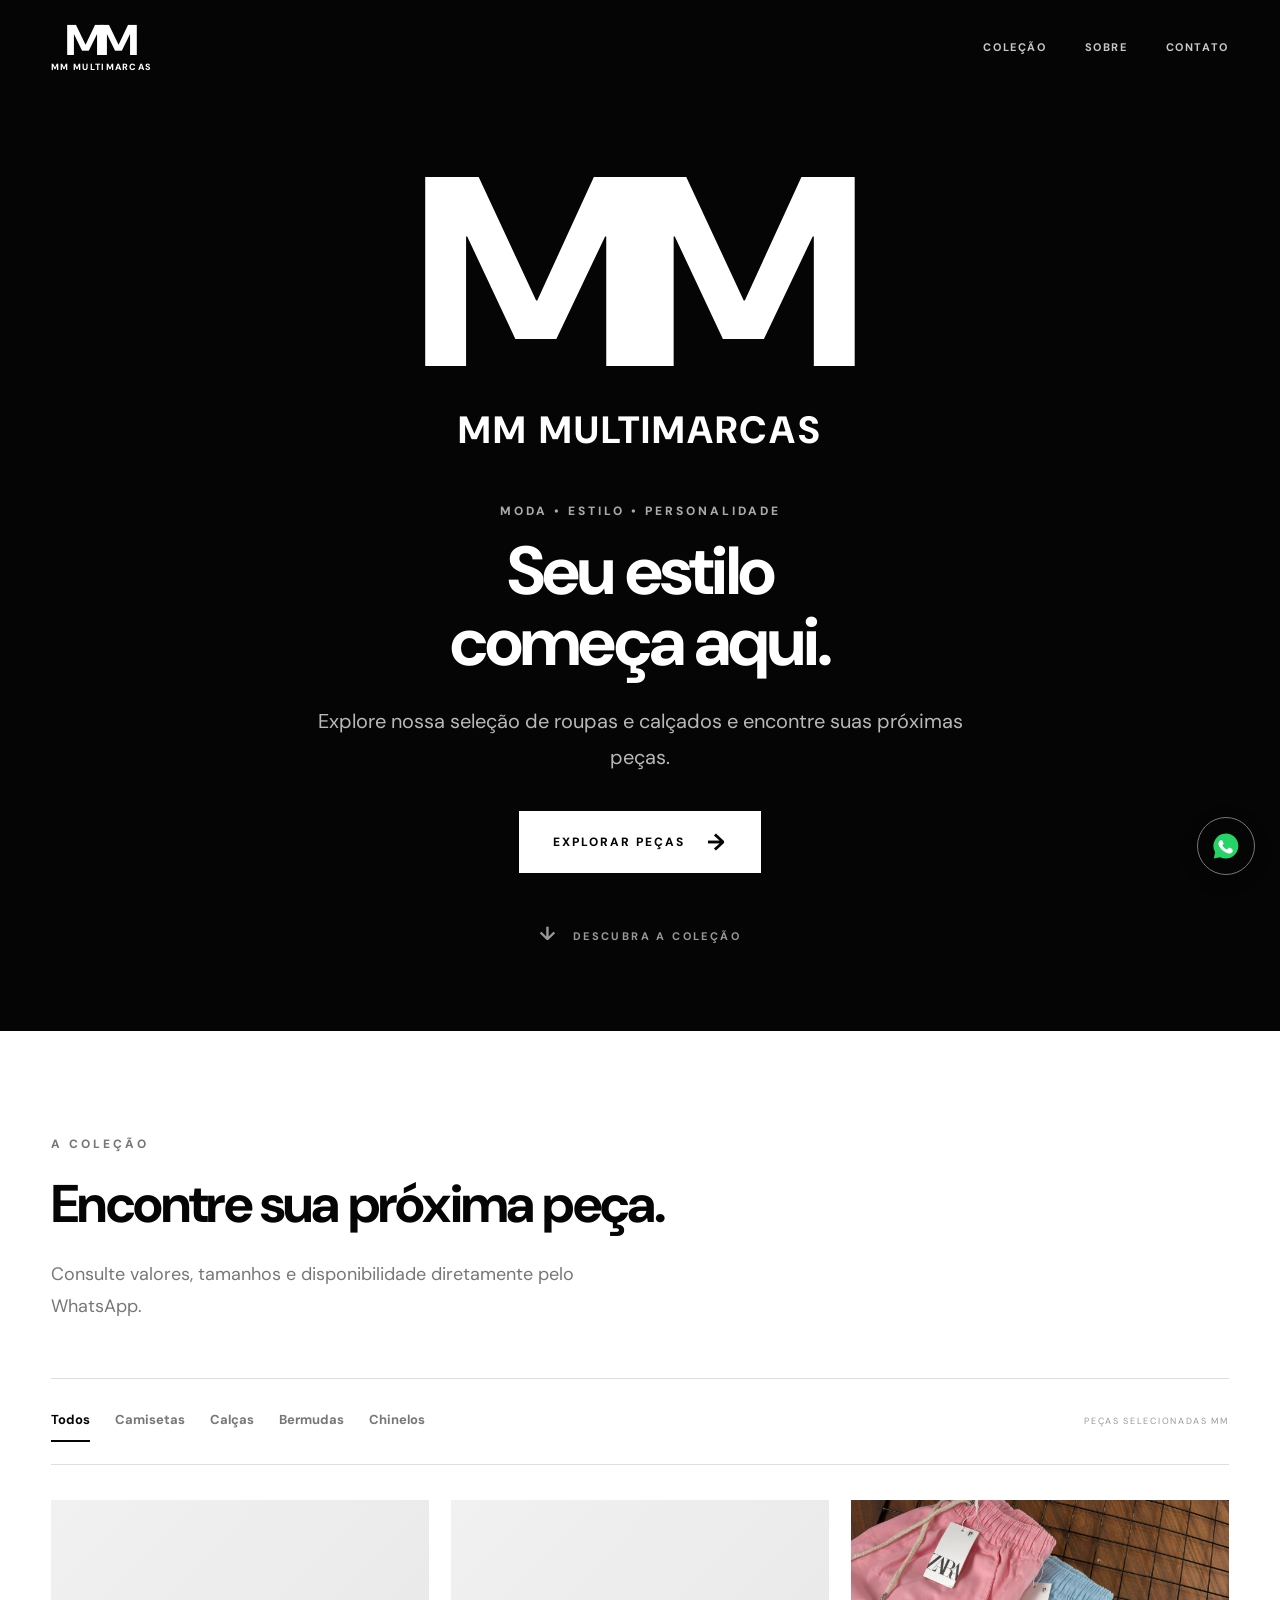
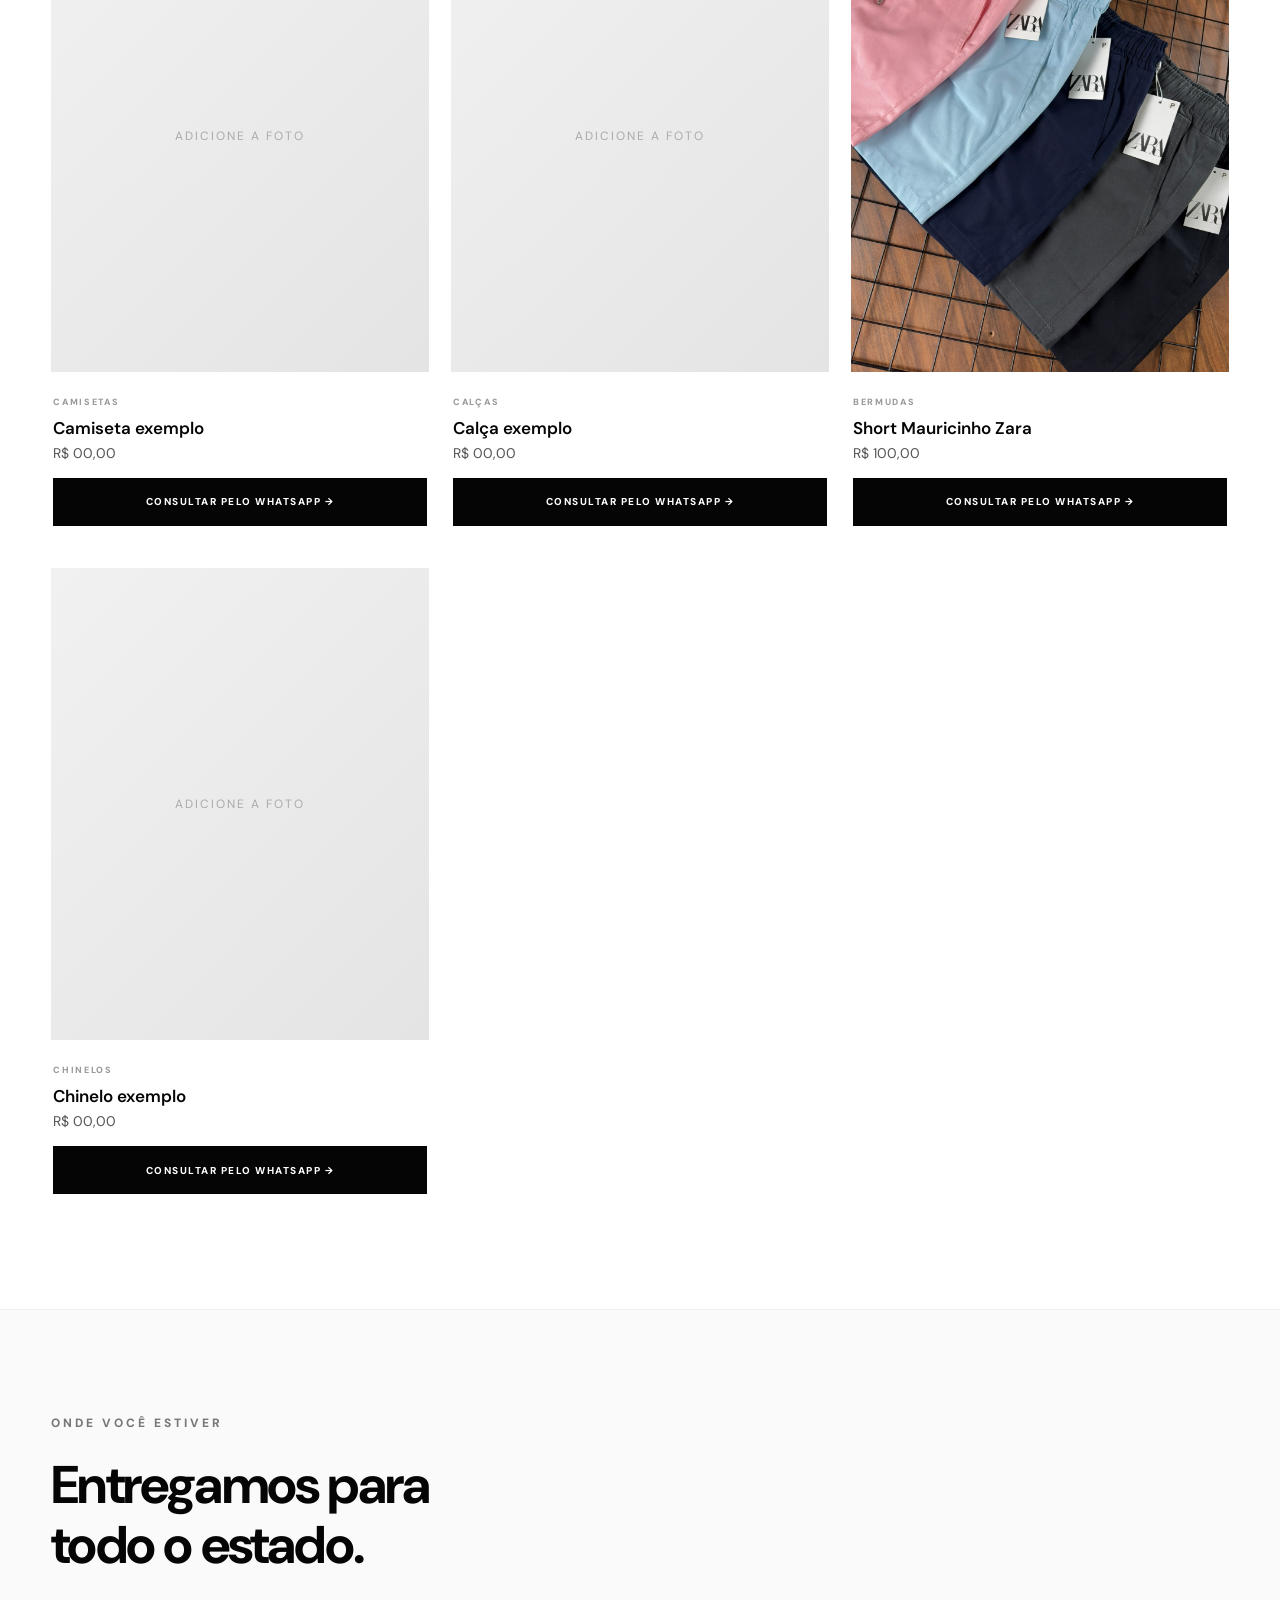
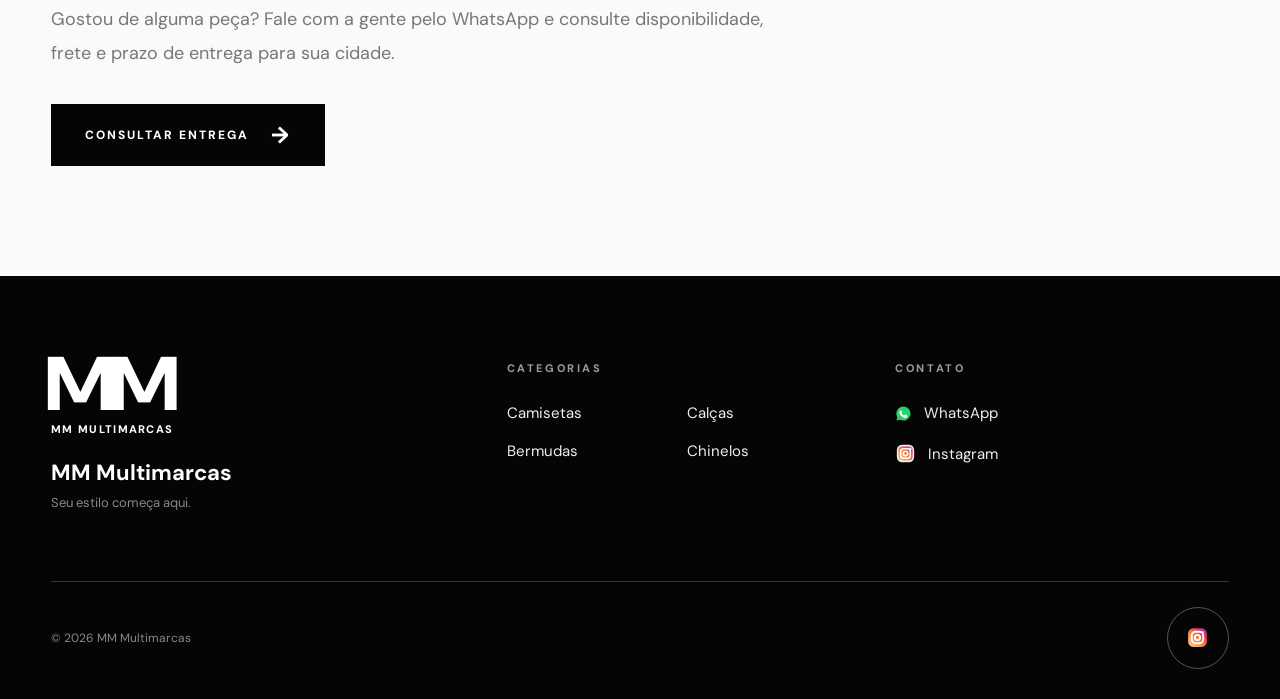
==== commit 1c178a12: "Update index.html" ====
--- a/index.html
+++ b/index.html
@@ -101,7 +101,20 @@
 </svg> WhatsApp
         </a>
         <a class="contact-link instagram-link" data-instagram href="#" target="_blank" rel="noopener">
-          <svg viewBox="0 0 24 24" aria-hidden="true"><rect x="3" y="3" width="18" height="18" rx="5"></rect><circle cx="12" cy="12" r="4"></circle><circle class="instagram-dot" cx="18" cy="6" r="1"></circle></svg>
+          <svg viewBox="0 0 24 24" aria-hidden="true">
+  <defs>
+    <linearGradient id="insta1" x1="0%" y1="100%" x2="100%" y2="0%">
+      <stop offset="0%" stop-color="#ffdc80"/>
+      <stop offset="50%" stop-color="#f77737"/>
+      <stop offset="75%" stop-color="#e1306c"/>
+      <stop offset="100%" stop-color="#833ab4"/>
+    </linearGradient>
+  </defs>
+  <rect x="3" y="3" width="18" height="18" rx="5" fill="url(#insta1)"/>
+  <rect x="6.5" y="6.5" width="11" height="11" rx="3.5" fill="none" stroke="white" stroke-width="1.8"/>
+  <circle cx="12" cy="12" r="2.5" fill="none" stroke="white" stroke-width="1.8"/>
+  <circle cx="17.2" cy="6.9" r="1" fill="white"/>
+</svg>
           Instagram
         </a>
       </div>
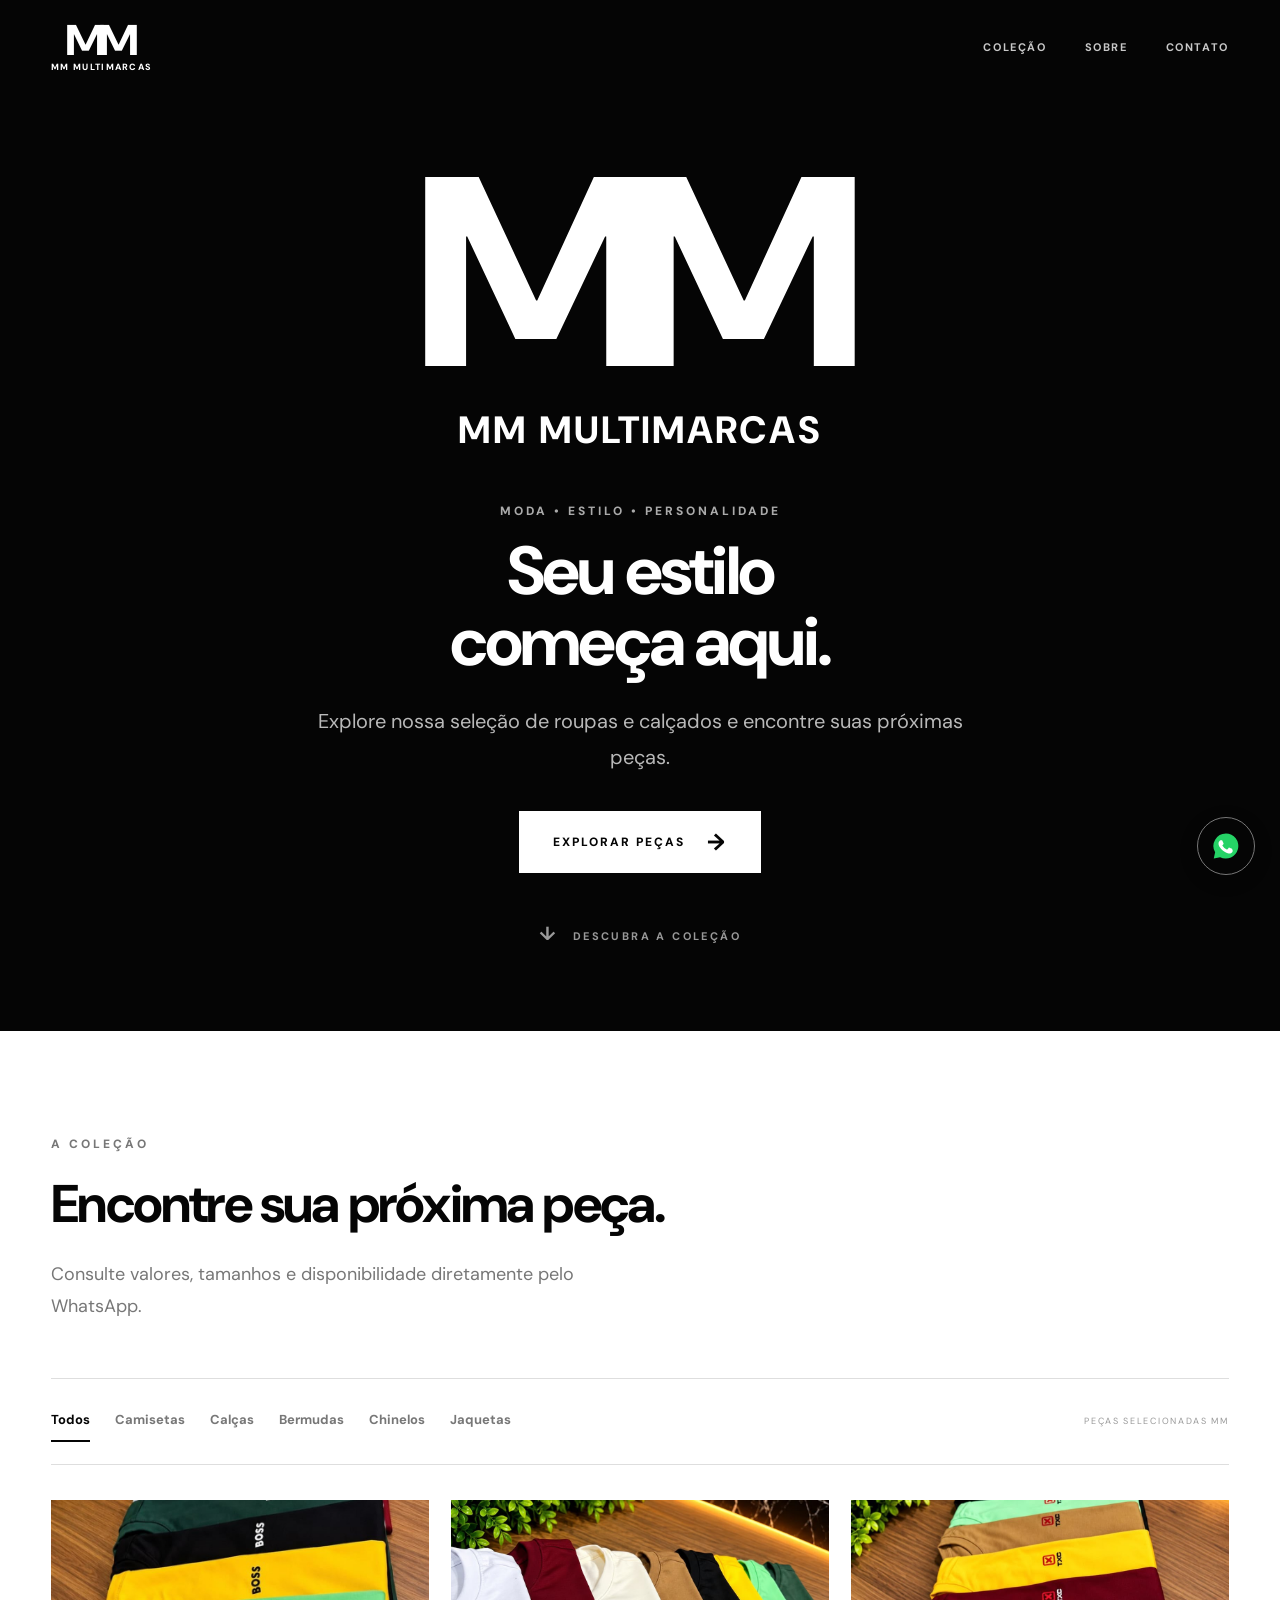
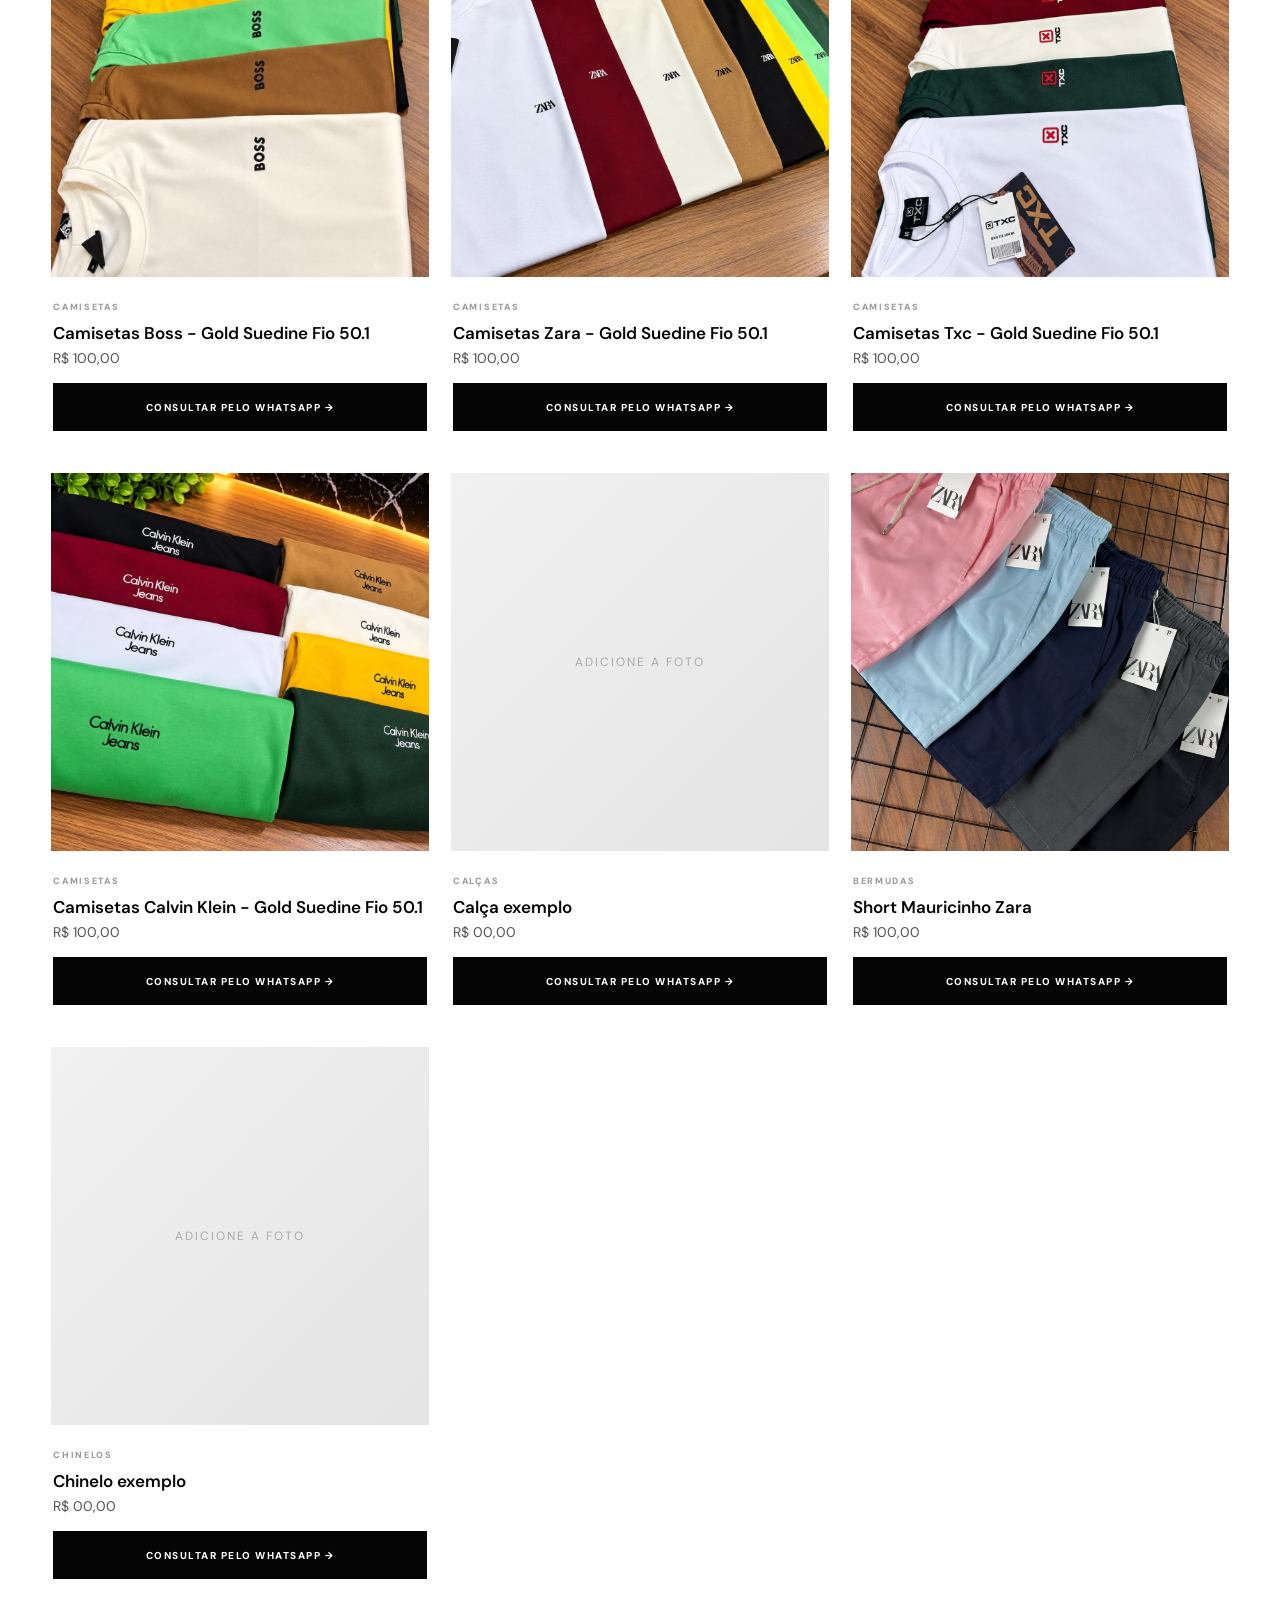
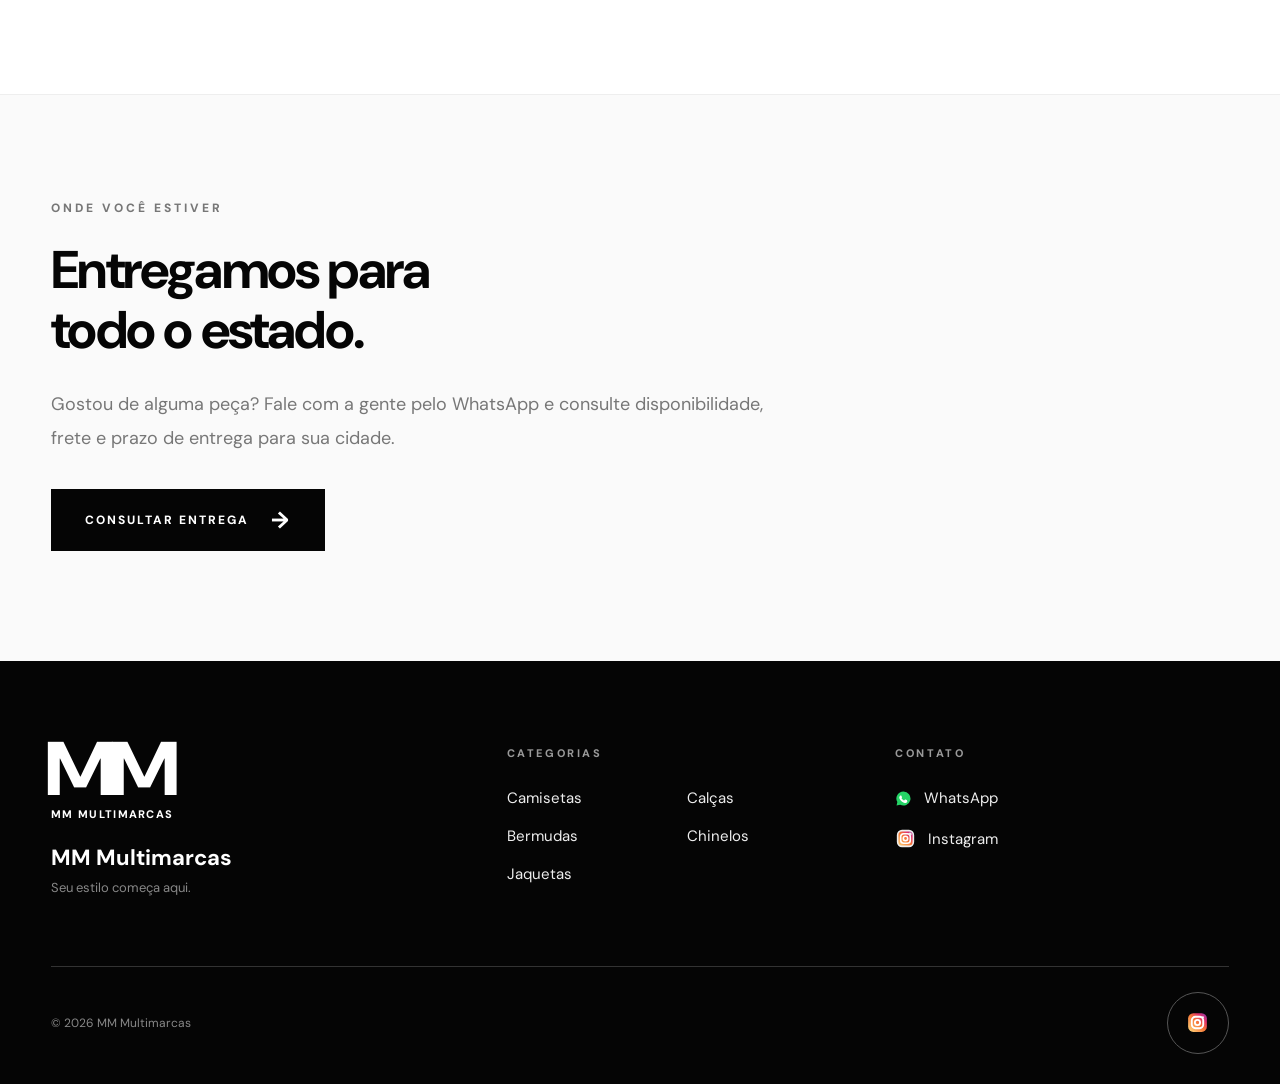
==== commit 16c6235b: "Update index.html" ====
--- a/index.html
+++ b/index.html
@@ -52,10 +52,10 @@
         <div class="filters" id="filters" aria-label="Filtrar produtos">
           <button class="filter active" data-category="Todos">Todos</button>
           <button class="filter" data-category="Camisetas">Camisetas</button>
-          
           <button class="filter" data-category="Calças">Calças</button>
           <button class="filter" data-category="Bermudas">Bermudas</button>
           <button class="filter" data-category="Chinelos">Chinelos</button>
+          <button class="filter" data-category="Jaquetas">Jaquetas</button>
         </div>
         <p class="catalog-note">PEÇAS SELECIONADAS MM</p>
       </div>
@@ -90,6 +90,7 @@
           <a href="#colecao" data-footer-category="Calças">Calças</a>
           <a href="#colecao" data-footer-category="Bermudas">Bermudas</a>
           <a href="#colecao" data-footer-category="Chinelos">Chinelos</a>
+          <a href="#colecao" data-footer-category="Jaquetas">Jaquetas</a>
         </div>
       </div>
       <div class="footer-column">
--- a/style.css
+++ b/style.css
@@ -48,7 +48,7 @@
 .catalog-note { color: #999; font-size: 9px; letter-spacing: 1.7px; white-space: nowrap; }
 .product-grid { display: grid; grid-template-columns: repeat(3, minmax(0, 1fr)); gap: 42px 22px; padding-top: 35px; }
 .product-card { min-width: 0; }
-.product-image-wrap { background: #f0f0f0; aspect-ratio: 4 / 5; overflow: hidden; position: relative; }
+.product-image-wrap { background: #f0f0f0; aspect-ratio: 1 / 1; overflow: hidden; position: relative; }
 .product-image { width: 100%; height: 100%; display: block; object-fit: cover; transition: transform .5s; }
 .product-card:hover .product-image { transform: scale(1.035); }
 .image-placeholder { width: 100%; height: 100%; display: grid; place-items: center; color: #aaa; background: linear-gradient(135deg, #f1f1f1, #e4e4e4); font-size: 12px; letter-spacing: 2px; }
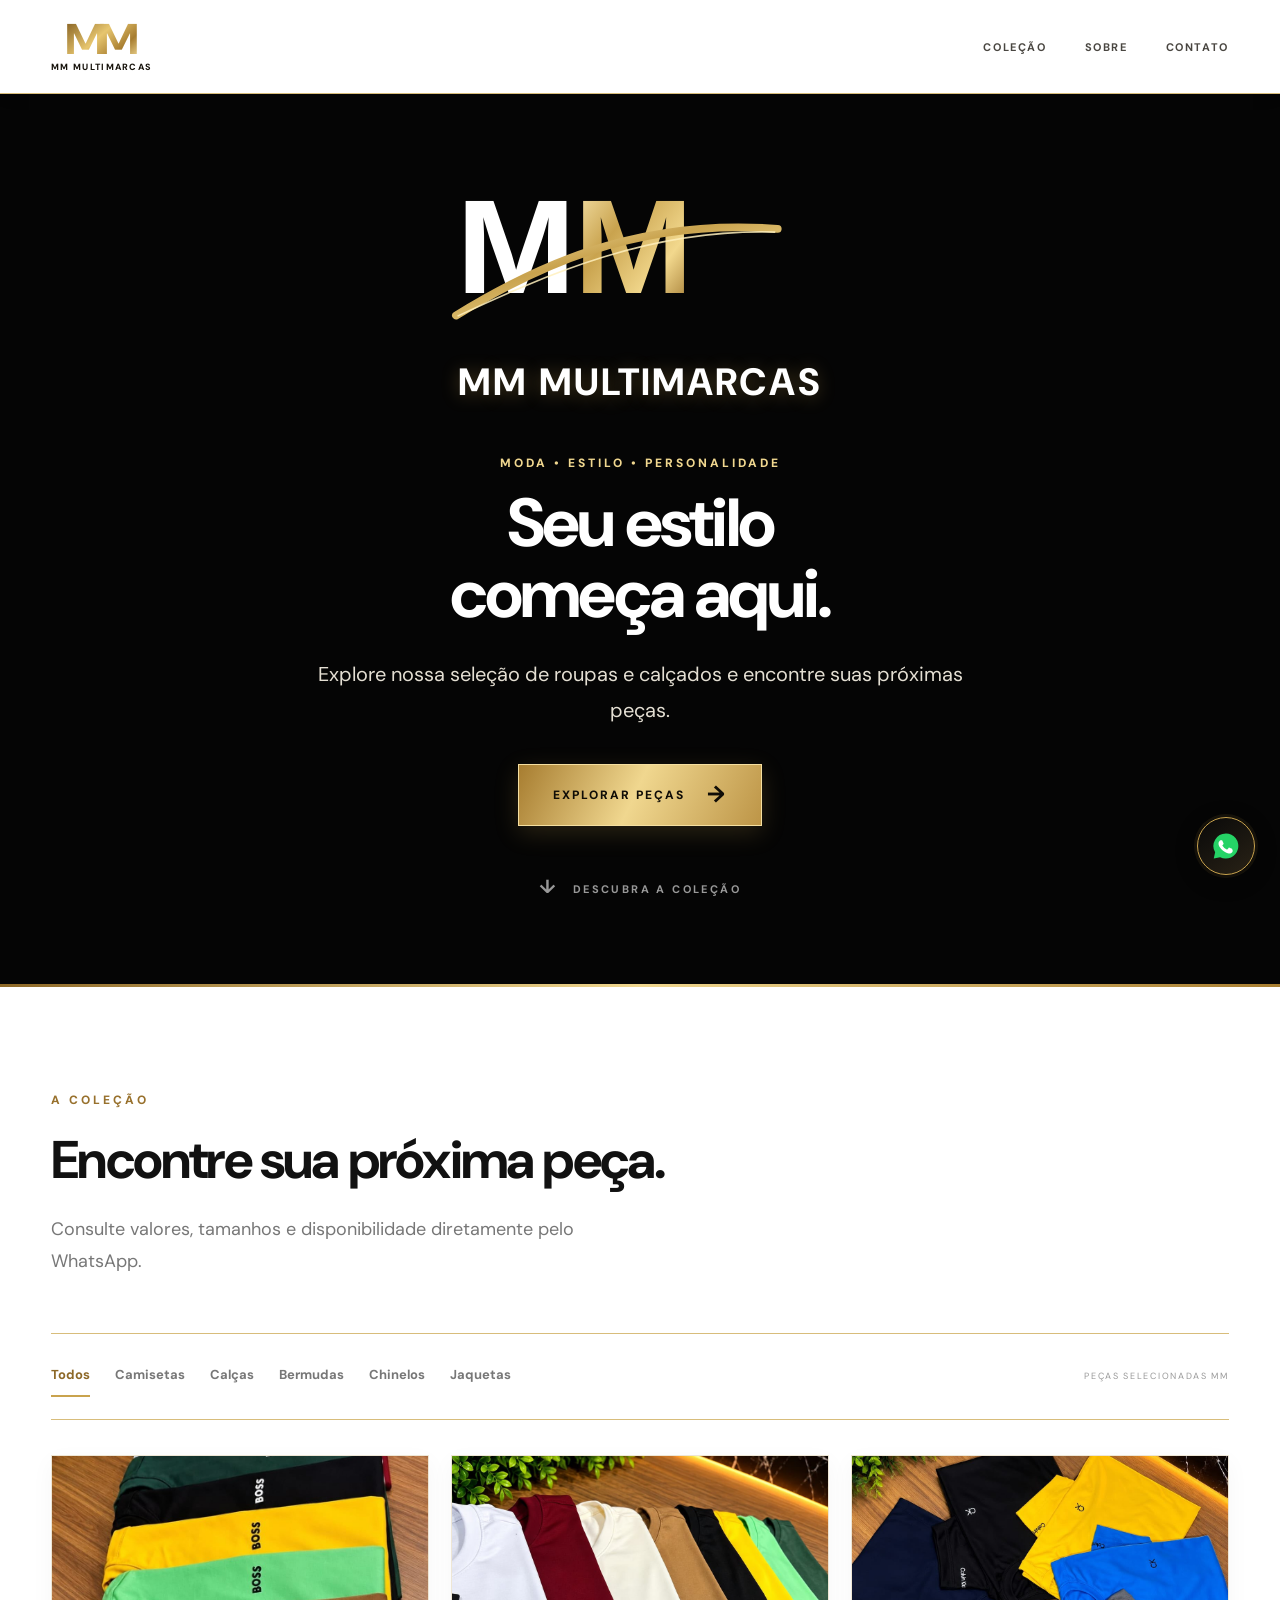
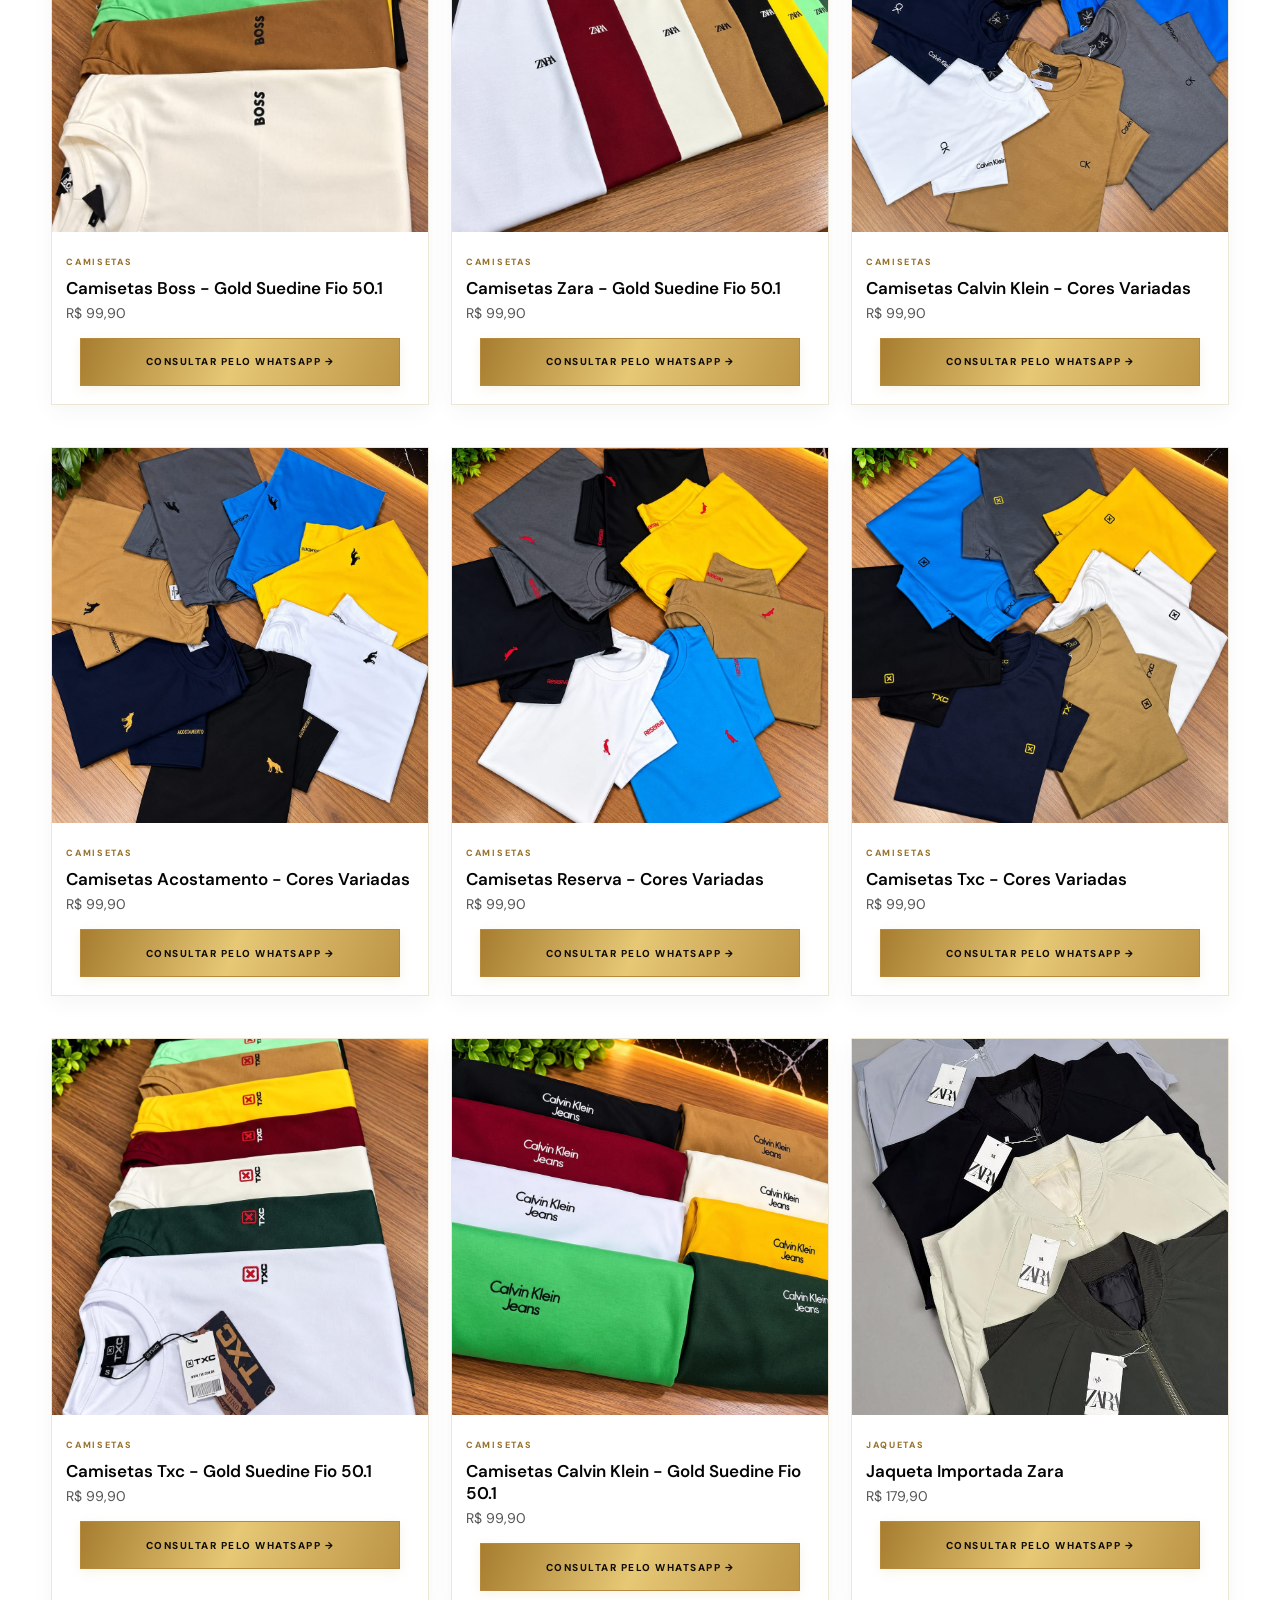
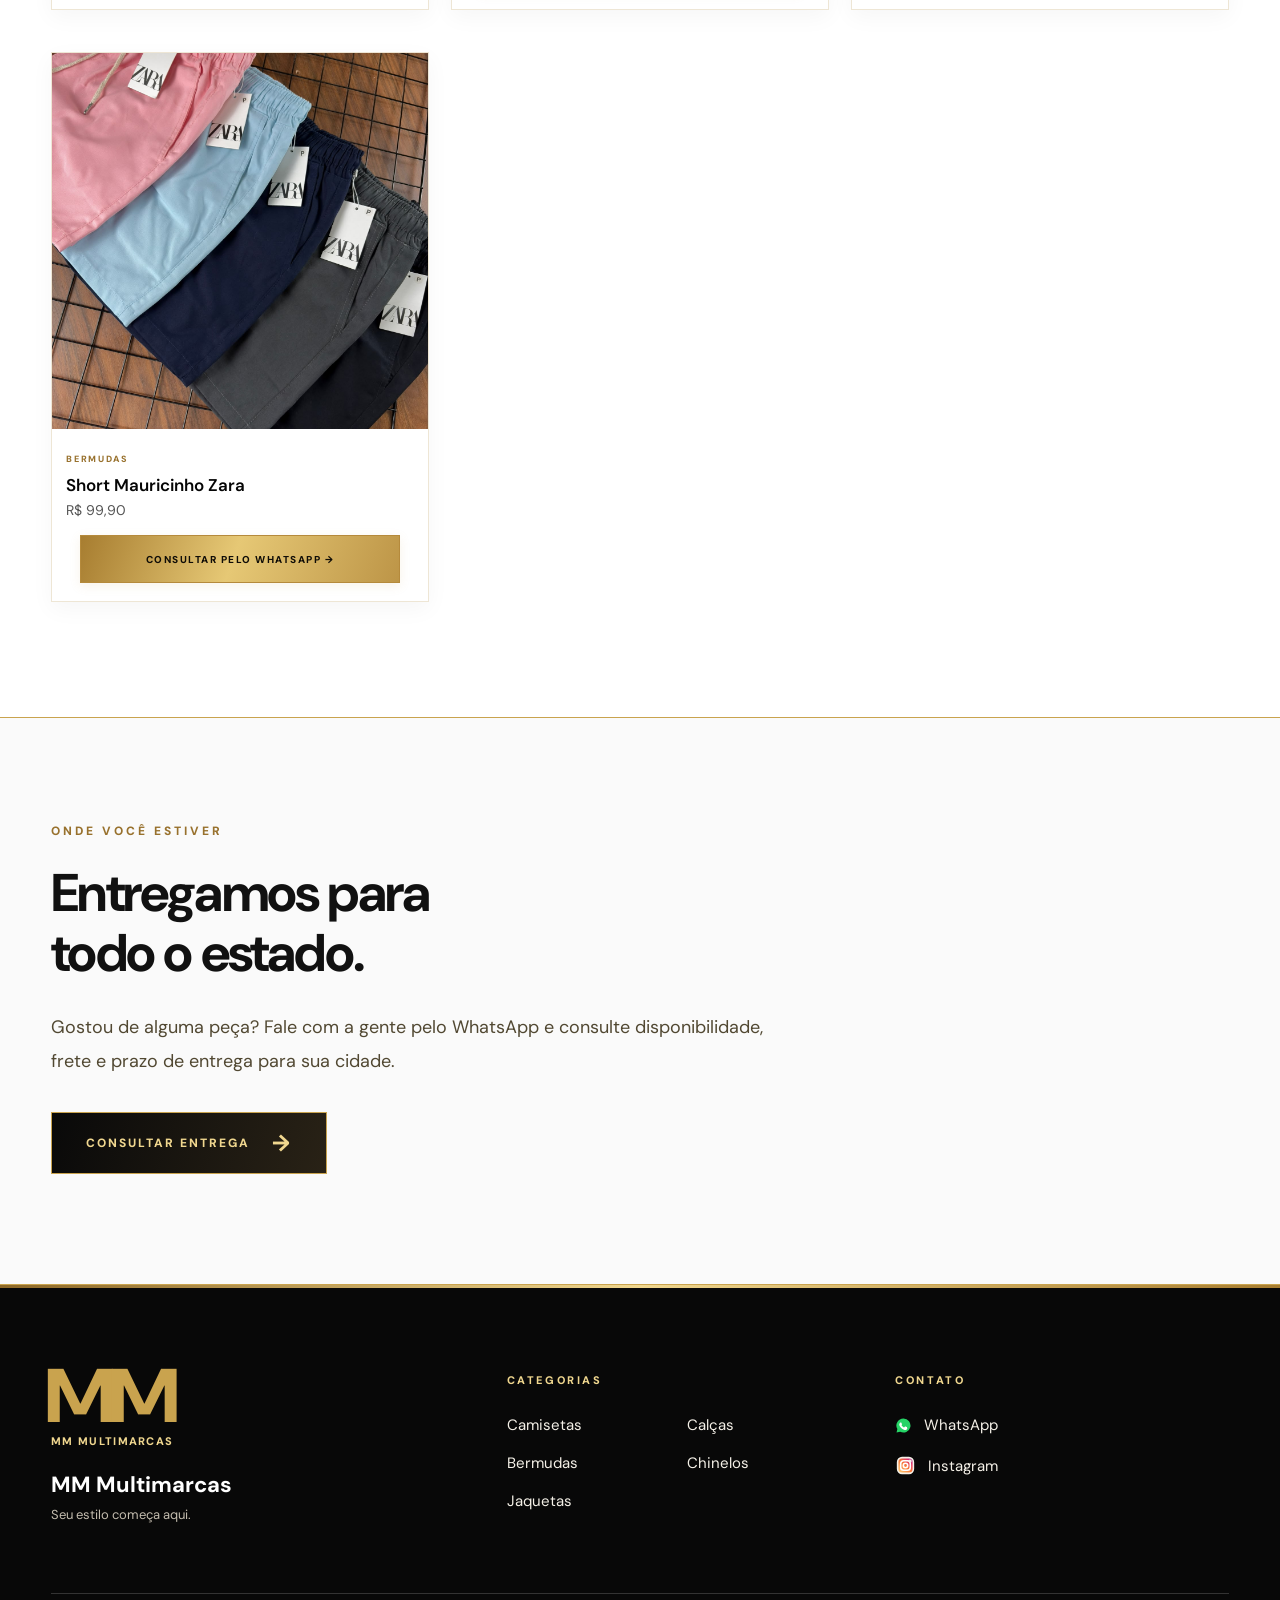
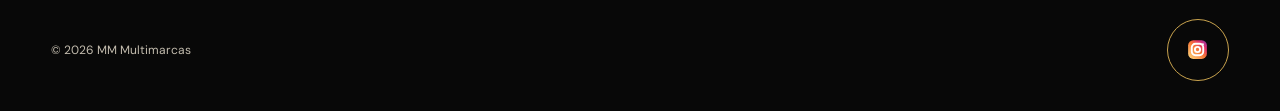
==== commit a29d98d3: "Atualiza símbolo principal MM com traço dourado" ====
--- a/index.html
+++ b/index.html
@@ -31,7 +31,20 @@
     <section class="hero">
       <div class="hero-inner">
         <div class="hero-brand">
-          <span class="hero-monogram">MM</span>
+          <svg class="hero-monogram" viewBox="0 0 500 250" role="img" aria-label="Logo MM em branco e dourado com traço curvo">
+            <defs>
+              <linearGradient id="heroGold" x1="0" y1="0" x2="1" y2="1">
+                <stop offset="0%" stop-color="#fff0bd"/>
+                <stop offset="38%" stop-color="#c9a34e"/>
+                <stop offset="72%" stop-color="#f2d88d"/>
+                <stop offset="100%" stop-color="#9a7028"/>
+              </linearGradient>
+            </defs>
+            <text x="18" y="190" font-family="Arial Black, Arial, sans-serif" font-size="205" font-weight="900" letter-spacing="-28" fill="#ffffff">M</text>
+            <text x="185" y="190" font-family="Arial Black, Arial, sans-serif" font-size="205" font-weight="900" letter-spacing="-28" fill="url(#heroGold)">M</text>
+            <path d="M18 225 C125 154 270 75 475 92" fill="none" stroke="url(#heroGold)" stroke-width="12" stroke-linecap="round"/>
+            <path d="M20 226 C145 163 295 91 472 97" fill="none" stroke="#fff0bd" stroke-width="2.5" opacity=".85"/>
+          </svg>
           <span class="hero-brand-name">MM MULTIMARCAS</span>
         </div>
         <p class="eyebrow hero-eyebrow">MODA • ESTILO • PERSONALIDADE</p>
--- a/style.css
+++ b/style.css
@@ -1,9 +1,12 @@
-/* MM MULTIMARCAS — identidade visual em preto, branco e cinza */
+/* MM MULTIMARCAS — identidade visual em preto, branco e dourado */
 :root {
   --black: #050505;
   --white: #fff;
   --paper: #fafafa;
   --muted: #777;
+  --gold: #c6a15b;
+  --gold-light: #dfc58f;
+  --gold-dark: #a9823e;
   --line: #dedede;
   --font: "DM Sans", Arial, sans-serif;
 }
@@ -14,8 +17,8 @@
 button { font: inherit; }
 .site-header { height: 94px; padding: 0 4%; display: flex; align-items: center; justify-content: space-between; background: var(--black); color: var(--white); position: relative; z-index: 5; }
 .brand { display: inline-flex; flex-direction: column; align-items: center; gap: 2px; width: max-content; }
-.brand-mark { font-size: 43px; line-height: .9; font-weight: 800; letter-spacing: -8px; padding-right: 8px; transform: scaleX(1.12); }
-.brand-name { font-size: 9px; letter-spacing: 1.3px; font-weight: 800; }
+.brand-mark { color: var(--gold); font-size: 43px; line-height: .9; font-weight: 800; letter-spacing: -8px; padding-right: 8px; transform: scaleX(1.12); }
+.brand-name { color: var(--gold-light); font-size: 9px; letter-spacing: 1.3px; font-weight: 800; }
 .main-nav { display: flex; align-items: center; gap: 38px; text-transform: uppercase; font-size: 11px; letter-spacing: 1.6px; font-weight: 700; }
 .main-nav a { opacity: .78; transition: opacity .2s; }
 .main-nav a:hover { opacity: 1; }
@@ -25,15 +28,16 @@
 .hero-inner { width: min(850px, 100%); display: flex; align-items: center; flex-direction: column; }
 .hero-brand { display: flex; flex-direction: column; align-items: center; margin-bottom: 48px; }
 .hero-monogram { font-size: clamp(140px, 28vw, 270px); line-height: .78; letter-spacing: -.14em; padding-right: .14em; font-weight: 800; transform: scaleX(1.08); }
-.hero-brand-name { font-size: clamp(17px, 3vw, 38px); font-weight: 800; letter-spacing: .055em; margin-top: 25px; }
-.eyebrow { color: #777; font-size: 12px; font-weight: 800; letter-spacing: 3px; }
-.hero-eyebrow { color: #aaa; margin: 0 0 17px; }
+.hero-brand-name { color: var(--gold-light); font-size: clamp(17px, 3vw, 38px); font-weight: 800; letter-spacing: .055em; margin-top: 25px; }
+.eyebrow { color: var(--gold-dark); font-size: 12px; font-weight: 800; letter-spacing: 3px; }
+.hero-eyebrow { color: var(--gold-light); margin: 0 0 17px; }
 .hero h1 { font-size: clamp(42px, 7vw, 68px); line-height: 1.05; letter-spacing: -2.8px; margin: 0; font-weight: 700; }
 .hero-copy { color: #b9b9b9; font-size: clamp(16px, 2vw, 20px); line-height: 1.8; max-width: 650px; margin: 25px 0 36px; }
 .button { display: inline-flex; align-items: center; justify-content: center; gap: 22px; min-height: 62px; padding: 0 34px; font-size: 12px; letter-spacing: 2px; font-weight: 800; transition: transform .2s, background .2s; }
 .button:hover { transform: translateY(-2px); }
 .button span { font-size: 23px; line-height: 1; }
-.button-light { background: var(--white); color: var(--black); }
+.button-light { background: var(--gold); color: var(--black); }
+.button-light:hover { background: var(--gold-light); }
 .scroll-cue { color: #999; font-size: 11px; letter-spacing: 2.4px; margin-top: 48px; font-weight: 700; }
 .scroll-cue span { font-size: 19px; margin-right: 9px; }
 .section { padding: 105px 4% 115px; }
@@ -44,7 +48,7 @@
 .catalog-toolbar { margin-top: 55px; padding: 22px 0; border-top: 1px solid var(--line); border-bottom: 1px solid var(--line); display: flex; align-items: center; justify-content: space-between; gap: 20px; }
 .filters { display: flex; flex-wrap: wrap; gap: 8px 25px; }
 .filter { border: 0; border-bottom: 2px solid transparent; padding: 10px 0 12px; background: none; color: #777; font-weight: 700; font-size: 13px; cursor: pointer; }
-.filter:hover, .filter.active { color: var(--black); border-bottom-color: var(--black); }
+.filter:hover, .filter.active { color: var(--gold-dark); border-bottom-color: var(--gold); }
 .catalog-note { color: #999; font-size: 9px; letter-spacing: 1.7px; white-space: nowrap; }
 .product-grid { display: grid; grid-template-columns: repeat(3, minmax(0, 1fr)); gap: 42px 22px; padding-top: 35px; }
 .product-card { min-width: 0; }
@@ -53,37 +57,38 @@
 .product-card:hover .product-image { transform: scale(1.035); }
 .image-placeholder { width: 100%; height: 100%; display: grid; place-items: center; color: #aaa; background: linear-gradient(135deg, #f1f1f1, #e4e4e4); font-size: 12px; letter-spacing: 2px; }
 .product-info { padding: 17px 2px 0; }
-.product-category { color: #999; text-transform: uppercase; letter-spacing: 1.7px; font-size: 9px; font-weight: 800; }
+.product-category { color: var(--gold-dark); text-transform: uppercase; letter-spacing: 1.7px; font-size: 9px; font-weight: 800; }
 .product-name { margin: 7px 0 5px; font-size: 17px; font-weight: 600; }
 .product-price { margin: 0; color: #555; font-size: 14px; }
-.product-buy { margin-top: 16px; display: flex; width: 100%; min-height: 48px; align-items: center; justify-content: center; background: var(--black); color: white; font-size: 10px; font-weight: 800; letter-spacing: 1.5px; transition: background .2s; }
-.product-buy:hover { background: #333; }
+.product-buy { margin-top: 16px; display: flex; width: 100%; min-height: 48px; align-items: center; justify-content: center; background: var(--black); border: 1px solid var(--gold-dark); color: var(--gold-light); font-size: 10px; font-weight: 800; letter-spacing: 1.5px; transition: background .2s; }
+.product-buy:hover { background: var(--gold); color: var(--black); }
 .empty-state { color: #777; padding: 45px 0; }
 .delivery { background: var(--paper); border-top: 1px solid #eee; padding: 105px 4% 110px; }
 .delivery-inner { max-width: 850px; }
 .delivery .eyebrow { margin: 0 0 24px; }
 .delivery-inner > p:not(.eyebrow) { color: #777; font-size: 18px; line-height: 1.9; max-width: 720px; margin: 28px 0 34px; }
-.button-dark { background: var(--black); color: var(--white); }
+.button-dark { background: var(--gold); color: var(--black); }
+.button-dark:hover { background: var(--gold-light); }
 .site-footer { background: var(--black); color: var(--white); padding: 75px 4% 30px; }
 .footer-main { display: grid; grid-template-columns: 1.2fr 1fr 1fr; gap: 55px; padding-bottom: 70px; }
 .brand-footer { align-items: flex-start; }
-.brand-footer .brand-mark { font-size: 76px; }
-.brand-footer .brand-name { font-size: 11px; }
+.brand-footer .brand-mark { color: var(--gold); font-size: 76px; }
+.brand-footer .brand-name { color: var(--gold-light); font-size: 11px; }
 .footer-title { font-size: 22px; font-weight: 700; margin: 22px 0 7px; }
 .footer-description { color: #888; font-size: 13px; margin: 0; }
 .footer-heading { color: #999; font-size: 11px; letter-spacing: 2.6px; font-weight: 800; margin: 10px 0 28px; }
 .footer-categories { display: grid; grid-template-columns: 1fr 1fr; gap: 18px 28px; max-width: 360px; }
 .footer-categories a, .contact-link { color: #eee; font-size: 15px; }
-.footer-categories a:hover, .contact-link:hover { color: #aaa; }
+.footer-categories a:hover, .contact-link:hover { color: var(--gold-light); }
 .contact-link { display: flex; align-items: center; gap: 12px; margin-bottom: 20px; }
 .contact-icon { font-size: 20px; }
 .instagram-link svg, .instagram-round svg { width: 21px; height: 21px; fill: none; stroke: currentColor; stroke-width: 1.8; }
 .instagram-link svg .instagram-dot, .instagram-round svg .instagram-dot { fill: currentColor; stroke: none; }
 .footer-bottom { border-top: 1px solid #333; padding-top: 25px; color: #888; display: flex; align-items: center; justify-content: space-between; font-size: 12px; }
-.instagram-round { width: 62px; height: 62px; border: 1px solid #555; border-radius: 50%; display: grid; place-items: center; color: white; transition: background .2s; }
-.instagram-round:hover { background: #222; }
+.instagram-round { width: 62px; height: 62px; border: 1px solid var(--gold-dark); border-radius: 50%; display: grid; place-items: center; color: white; transition: background .2s; }
+.instagram-round:hover { background: var(--gold); color: var(--black); }
 .instagram-round svg { width: 25px; height: 25px; }
-.whatsapp-float { position: fixed; z-index: 4; right: 25px; bottom: 25px; width: 58px; height: 58px; display: grid; place-items: center; background: var(--black); border: 1px solid #777; border-radius: 50%; color: white; box-shadow: 0 5px 20px #0002; }
+.whatsapp-float { position: fixed; z-index: 4; right: 25px; bottom: 25px; width: 58px; height: 58px; display: grid; place-items: center; background: var(--black); border: 1px solid var(--gold); border-radius: 50%; color: var(--gold-light); box-shadow: 0 5px 20px #0002; }
 .whatsapp-symbol { font-size: 25px; }
 @media (max-width: 800px) {
   .site-header { height: 78px; }
@@ -125,7 +130,188 @@
   flex-shrink: 0;
 }
 
+@media (max-width: 480px) {
+  .whatsapp-float {
+    bottom: 90px !important;
+    right: 17px !important;
+  }
+
+  .footer-bottom .instagram-round {
+    position: relative;
+    left: -30px !important;
+  }
+}
 .whatsapp-float .whatsapp-icon {
   width: 30px;
   height: 30px;
 }
+
+
+/* ACABAMENTO PREMIUM — PRETO + BRANCO + DOURADO OURO */
+:root {
+  --gold: #c9a34e;
+  --gold-light: #f0d78f;
+  --gold-dark: #98712d;
+  --paper: #fffdf8;
+  --line: #e8dfcc;
+}
+
+/* Cabeçalho claro: branco, preto e detalhes ouro */
+.site-header {
+  background: linear-gradient(110deg, #ffffff 0%, #fffdf8 72%, #f7efdF 100%);
+  color: var(--black);
+  border-bottom: 1px solid #d8bd7b;
+  box-shadow: 0 4px 18px #0000000a;
+}
+.site-header .brand-mark {
+  background: linear-gradient(135deg, #8d6827 5%, #e7c66f 45%, #a77d30 75%, #f5df9b 100%);
+  -webkit-background-clip: text;
+  background-clip: text;
+  color: transparent;
+}
+.site-header .brand-name { color: #17130c; }
+.main-nav a { color: #17130c; }
+.main-nav a:hover { color: var(--gold-dark); }
+.menu-toggle span { background: #17130c; }
+
+/* Capa escura com brilho dourado, mantendo texto branco */
+.hero {
+  background:
+    radial-gradient(ellipse at 50% 18%, #6e5425 0%, #211b10 27%, transparent 58%),
+    linear-gradient(135deg, #050505 0%, #17130c 52%, #050505 100%);
+  border-bottom: 3px solid transparent;
+  border-image: linear-gradient(90deg, #8d6827, #f0d78f, #a77d30) 1;
+}
+.hero-monogram {
+  background: linear-gradient(135deg, #fff 5%, #e9d59d 35%, #c9a34e 58%, #fff0bd 78%, #b58a3c 100%);
+  -webkit-background-clip: text;
+  background-clip: text;
+  color: transparent;
+}
+.hero-brand-name {
+  color: #fff;
+  text-shadow: 0 2px 18px #c9a34e55;
+}
+.hero h1 { color: #fff; }
+.hero h1 em, .hero h1 strong { color: var(--gold-light); }
+.hero-copy { color: #e4dfd3; }
+.hero-eyebrow { color: var(--gold-light); }
+.button-light {
+  background: linear-gradient(115deg, #a77d30, #f0d78f 48%, #bd9547);
+  color: #100d07;
+  border: 1px solid #f5dfa0;
+  box-shadow: 0 7px 24px #c9a34e30;
+}
+.button-light:hover { background: linear-gradient(115deg, #f0d78f, #fff0bd, #c9a34e); }
+
+/* Catálogo claro, com molduras e pequenos detalhes ouro */
+.section {
+  background: linear-gradient(180deg, #fff 0%, #fffdf8 100%);
+}
+.section-heading h2 { color: #111; }
+.section-heading .eyebrow,
+.delivery .eyebrow { color: var(--gold-dark); }
+.catalog-toolbar {
+  border-top: 1px solid #d8bd7b;
+  border-bottom: 1px solid #d8bd7b;
+}
+.filter:hover, .filter.active {
+  color: #8d6827;
+  border-bottom-color: var(--gold);
+}
+.product-card {
+  padding: 0 0 18px;
+  background: #fff;
+  border: 1px solid #eee6d5;
+  box-shadow: 0 7px 22px #1b160b0a;
+  transition: border-color .2s, box-shadow .2s, transform .2s;
+}
+.product-card:hover {
+  border-color: #c9a34e;
+  box-shadow: 0 12px 28px #8d68271c;
+  transform: translateY(-3px);
+}
+.product-info { padding: 17px 14px 0; }
+.product-buy {
+  width: calc(100% - 28px);
+  margin: 16px 14px 0;
+  background: linear-gradient(110deg, #a77d30, #e6c875 48%, #bd9547);
+  border: 1px solid #b58a3c;
+  color: #100d07;
+  box-shadow: 0 3px 10px #c9a34e20;
+}
+.product-buy:hover {
+  background: linear-gradient(110deg, #f0d78f, #fff0bd, #c9a34e);
+  color: #100d07;
+}
+
+/* Faixa de entrega em dourado suave com texto preto */
+.delivery {
+  background:
+    radial-gradient(ellipse at 85% 20%, #f3e5bd 0%, transparent 48%),
+    linear-gradient(120deg, #f7efdF 0%, #fffdf8 55%, #ead7a8 100%);
+  border-top: 1px solid #c9a34e;
+  border-bottom: 1px solid #c9a34e;
+}
+.delivery h2 { color: #111; }
+.delivery-inner > p:not(.eyebrow) { color: #514832; }
+.button-dark {
+  background: linear-gradient(110deg, #090909, #292216);
+  color: #f0d78f;
+  border: 1px solid #c9a34e;
+}
+.button-dark:hover { background: #c9a34e; color: #090909; }
+
+/* Rodapé preto com tipografia branca e acabamento ouro */
+.site-footer {
+  background:
+    radial-gradient(ellipse at 12% 0%, #392b13 0%, transparent 38%),
+    linear-gradient(135deg, #080808 0%, #17130c 100%);
+  border-top: 3px solid transparent;
+  border-image: linear-gradient(90deg, #8d6827, #f0d78f, #a77d30) 1;
+}
+.footer-heading { color: var(--gold-light); }
+.footer-title { color: #fff; }
+.footer-description, .footer-bottom { color: #c4bdaF; }
+.footer-categories a, .contact-link { color: #f5f1e8; }
+.footer-categories a:hover, .contact-link:hover { color: var(--gold-light); }
+.instagram-round { border-color: var(--gold); color: var(--gold-light); }
+.instagram-round:hover { background: var(--gold); color: #080808; }
+.whatsapp-float {
+  background: linear-gradient(145deg, #090909, #292216);
+  border: 1px solid var(--gold);
+  color: var(--gold-light);
+  box-shadow: 0 5px 22px #0004, 0 0 0 3px #c9a34e18;
+}
+@media (max-width: 800px) {
+  .main-nav {
+    background: linear-gradient(110deg, #fff 0%, #fffdf8 72%, #f7efdf 100%);
+    border-bottom: 1px solid #d8bd7b;
+  }
+}
+
+
+/* Ajuste solicitado: remover apenas o tom amarelado dos fundos */
+:root {
+  --paper: #fafafa;
+}
+.site-header {
+  background: #ffffff;
+}
+.hero {
+  background: #050505;
+}
+.section {
+  background: #ffffff;
+}
+.delivery {
+  background: #fafafa;
+}
+.site-footer {
+  background: #080808;
+}
+@media (max-width: 800px) {
+  .main-nav {
+    background: #ffffff;
+  }
+}
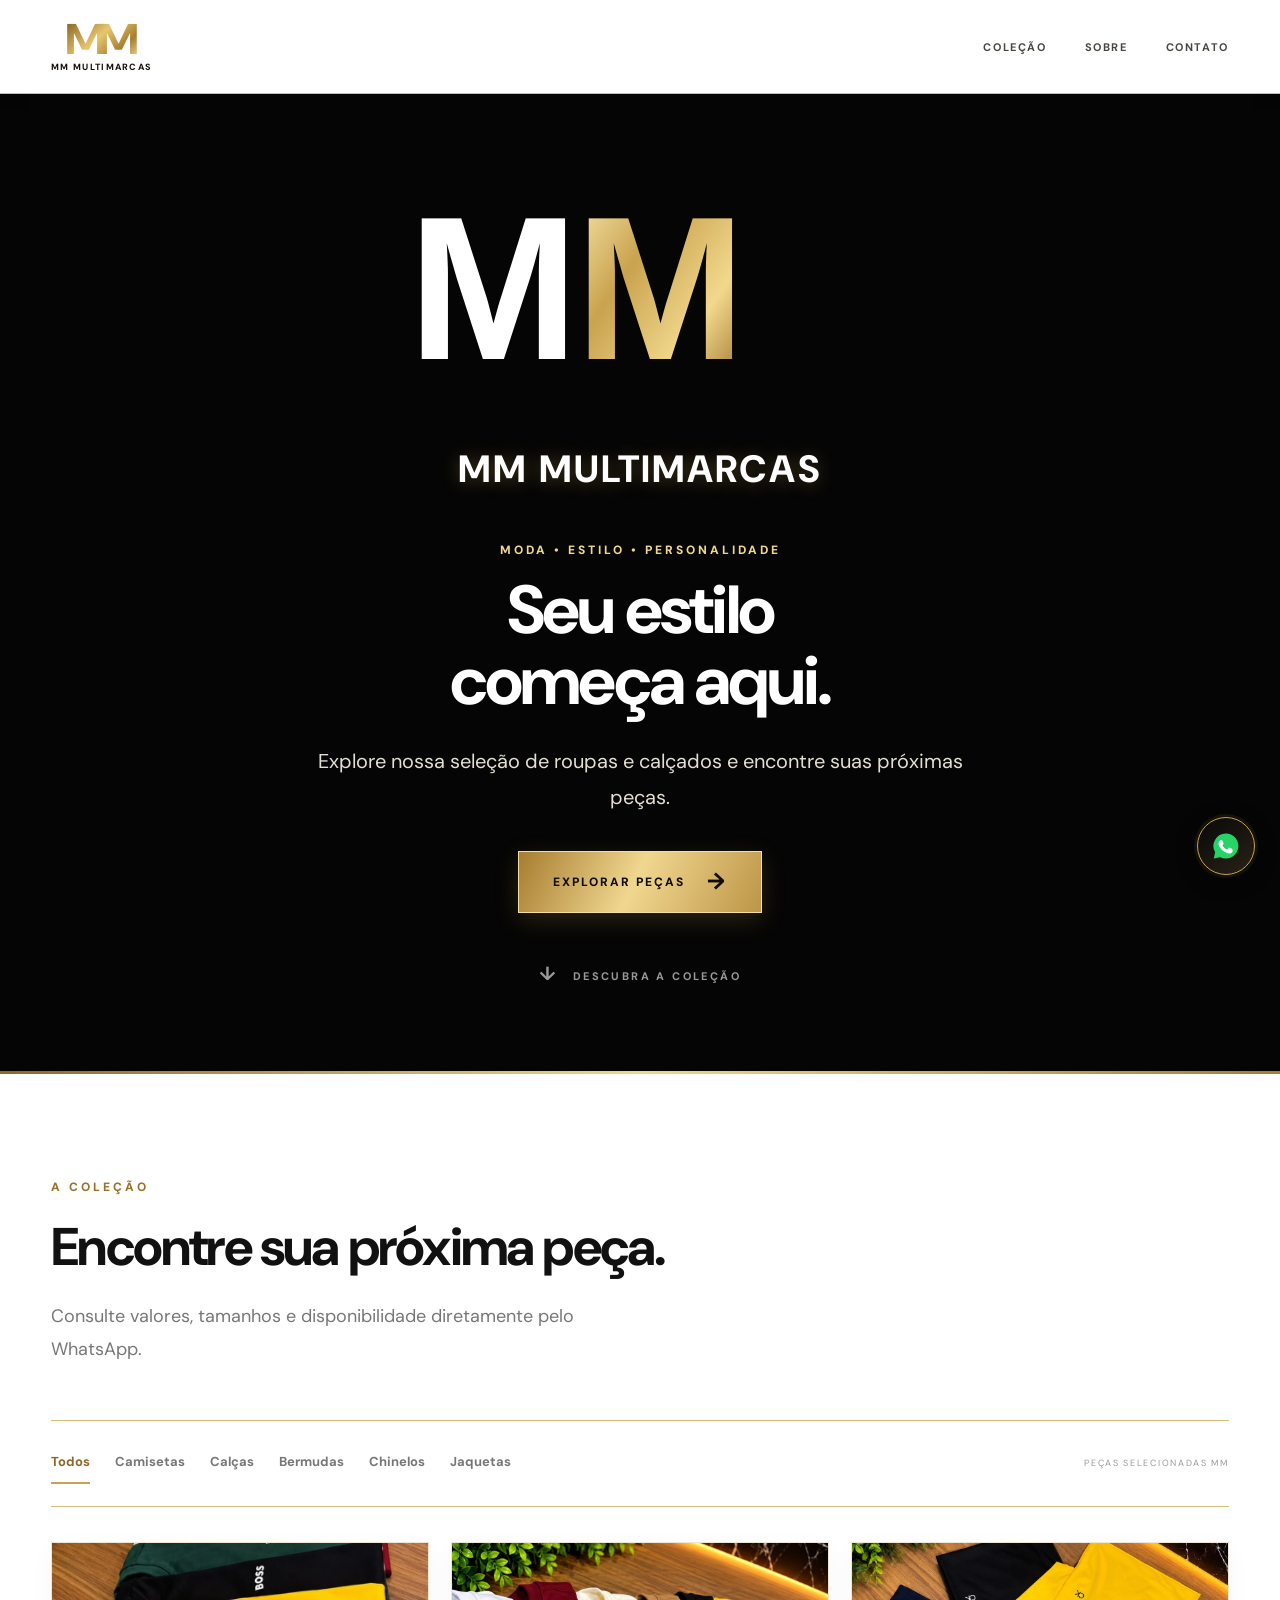
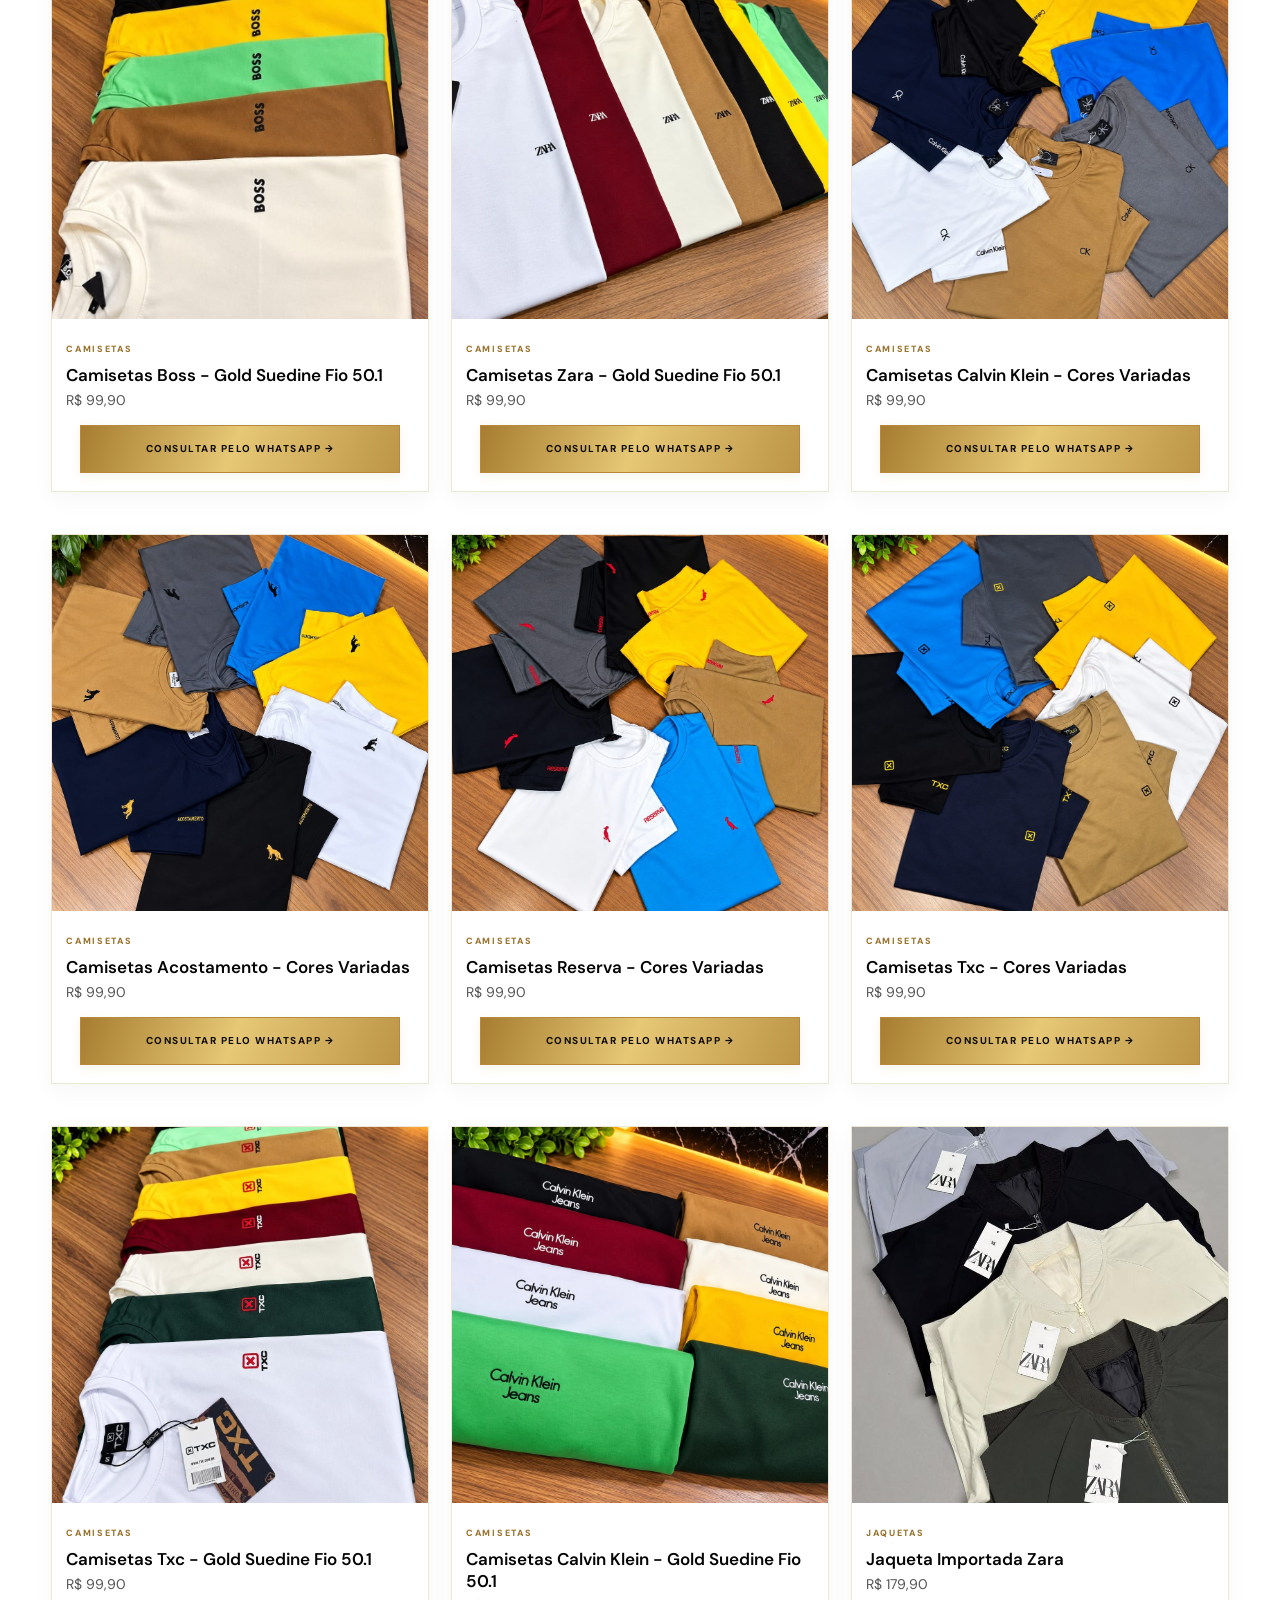
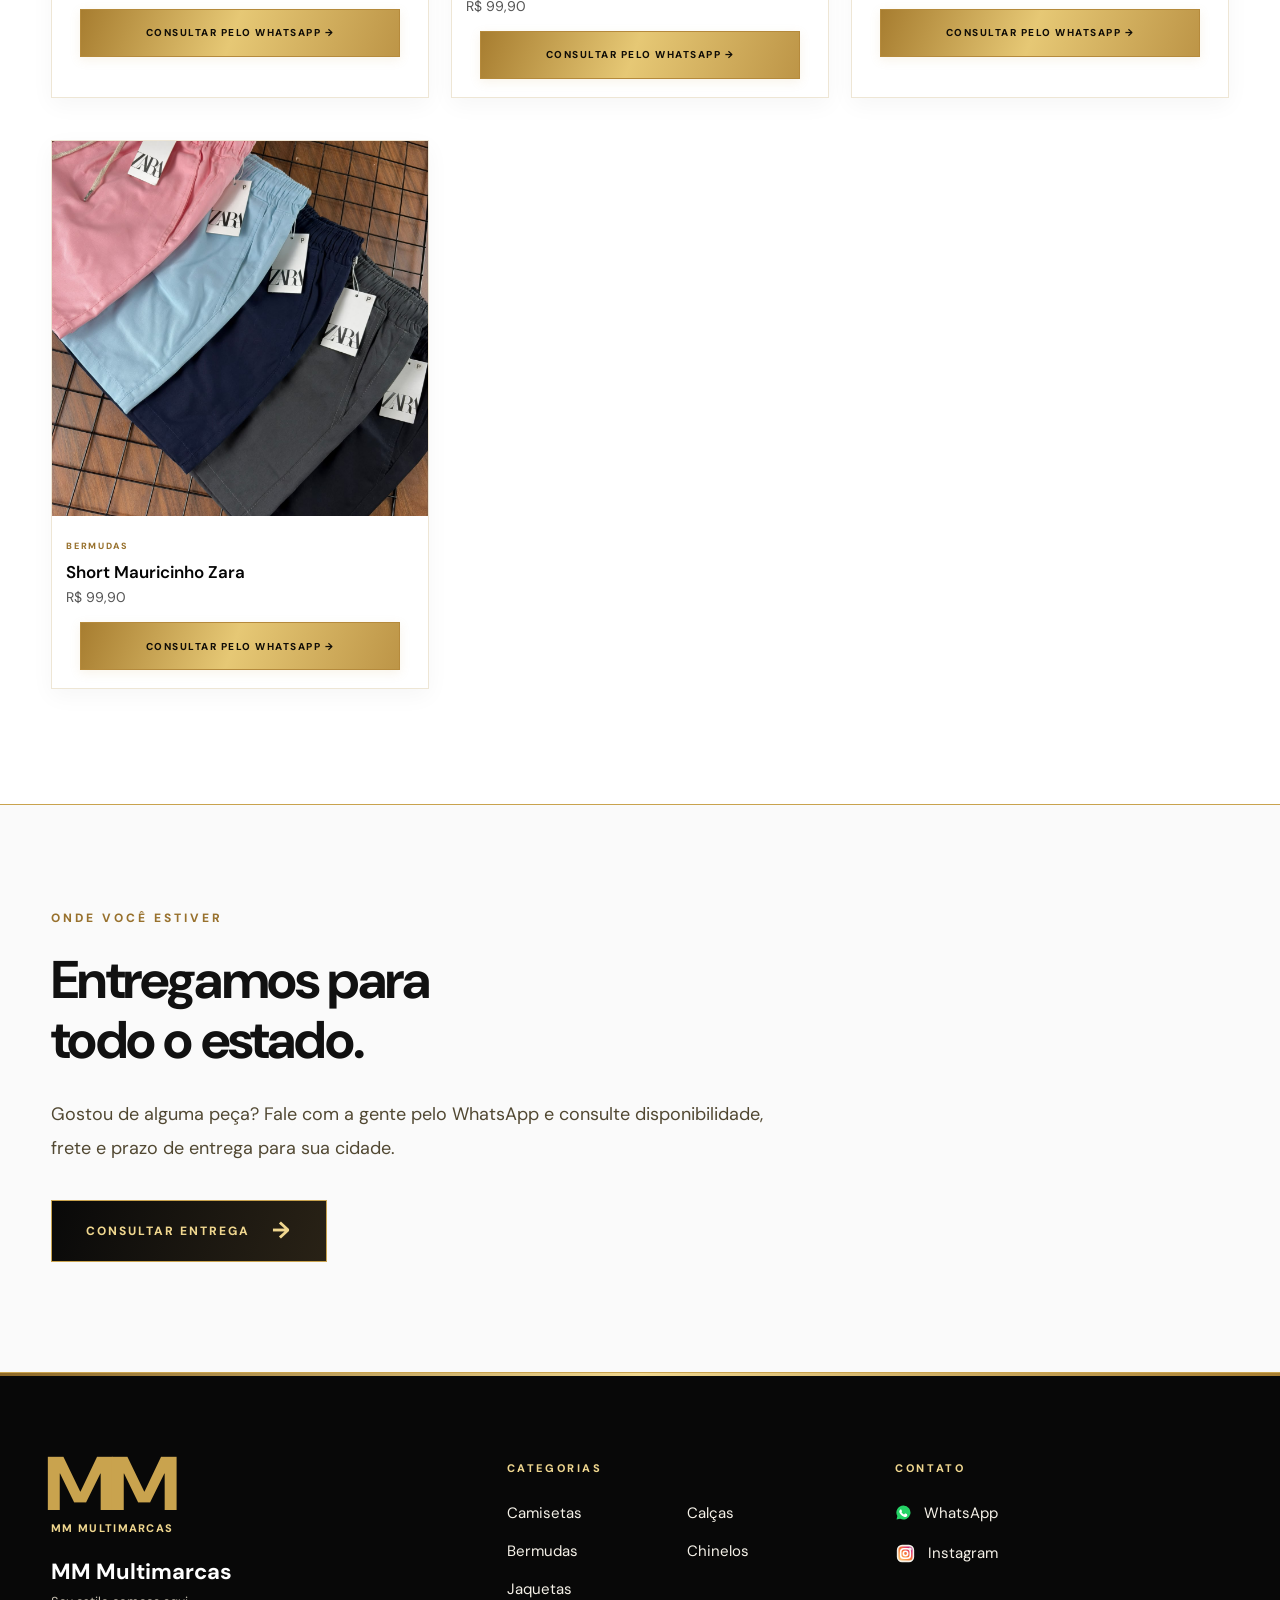
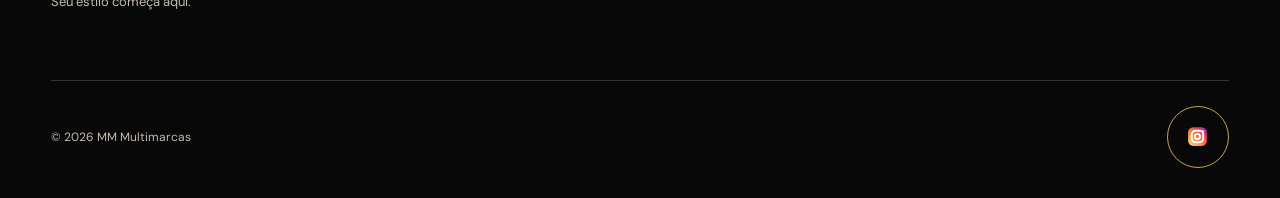
==== commit ca8abae2: "Remove traço curvo da logo principal MM" ====
--- a/index.html
+++ b/index.html
@@ -42,8 +42,7 @@
             </defs>
             <text x="18" y="190" font-family="Arial Black, Arial, sans-serif" font-size="205" font-weight="900" letter-spacing="-28" fill="#ffffff">M</text>
             <text x="185" y="190" font-family="Arial Black, Arial, sans-serif" font-size="205" font-weight="900" letter-spacing="-28" fill="url(#heroGold)">M</text>
-            <path d="M18 225 C125 154 270 75 475 92" fill="none" stroke="url(#heroGold)" stroke-width="12" stroke-linecap="round"/>
-            <path d="M20 226 C145 163 295 91 472 97" fill="none" stroke="#fff0bd" stroke-width="2.5" opacity=".85"/>
+            
           </svg>
           <span class="hero-brand-name">MM MULTIMARCAS</span>
         </div>
--- a/style.css
+++ b/style.css
@@ -315,3 +315,20 @@
     background: #ffffff;
   }
 }
+
+
+/* Símbolo principal MM inspirado na referência da marca */
+.hero-monogram {
+  display: block;
+  width: min(100%, 500px);
+  height: auto;
+  overflow: visible;
+  font-size: initial;
+  line-height: normal;
+  letter-spacing: normal;
+  padding-right: 0;
+  transform: none;
+  background: none;
+  color: initial;
+}
+.hero-brand { width: min(100%, 560px); }
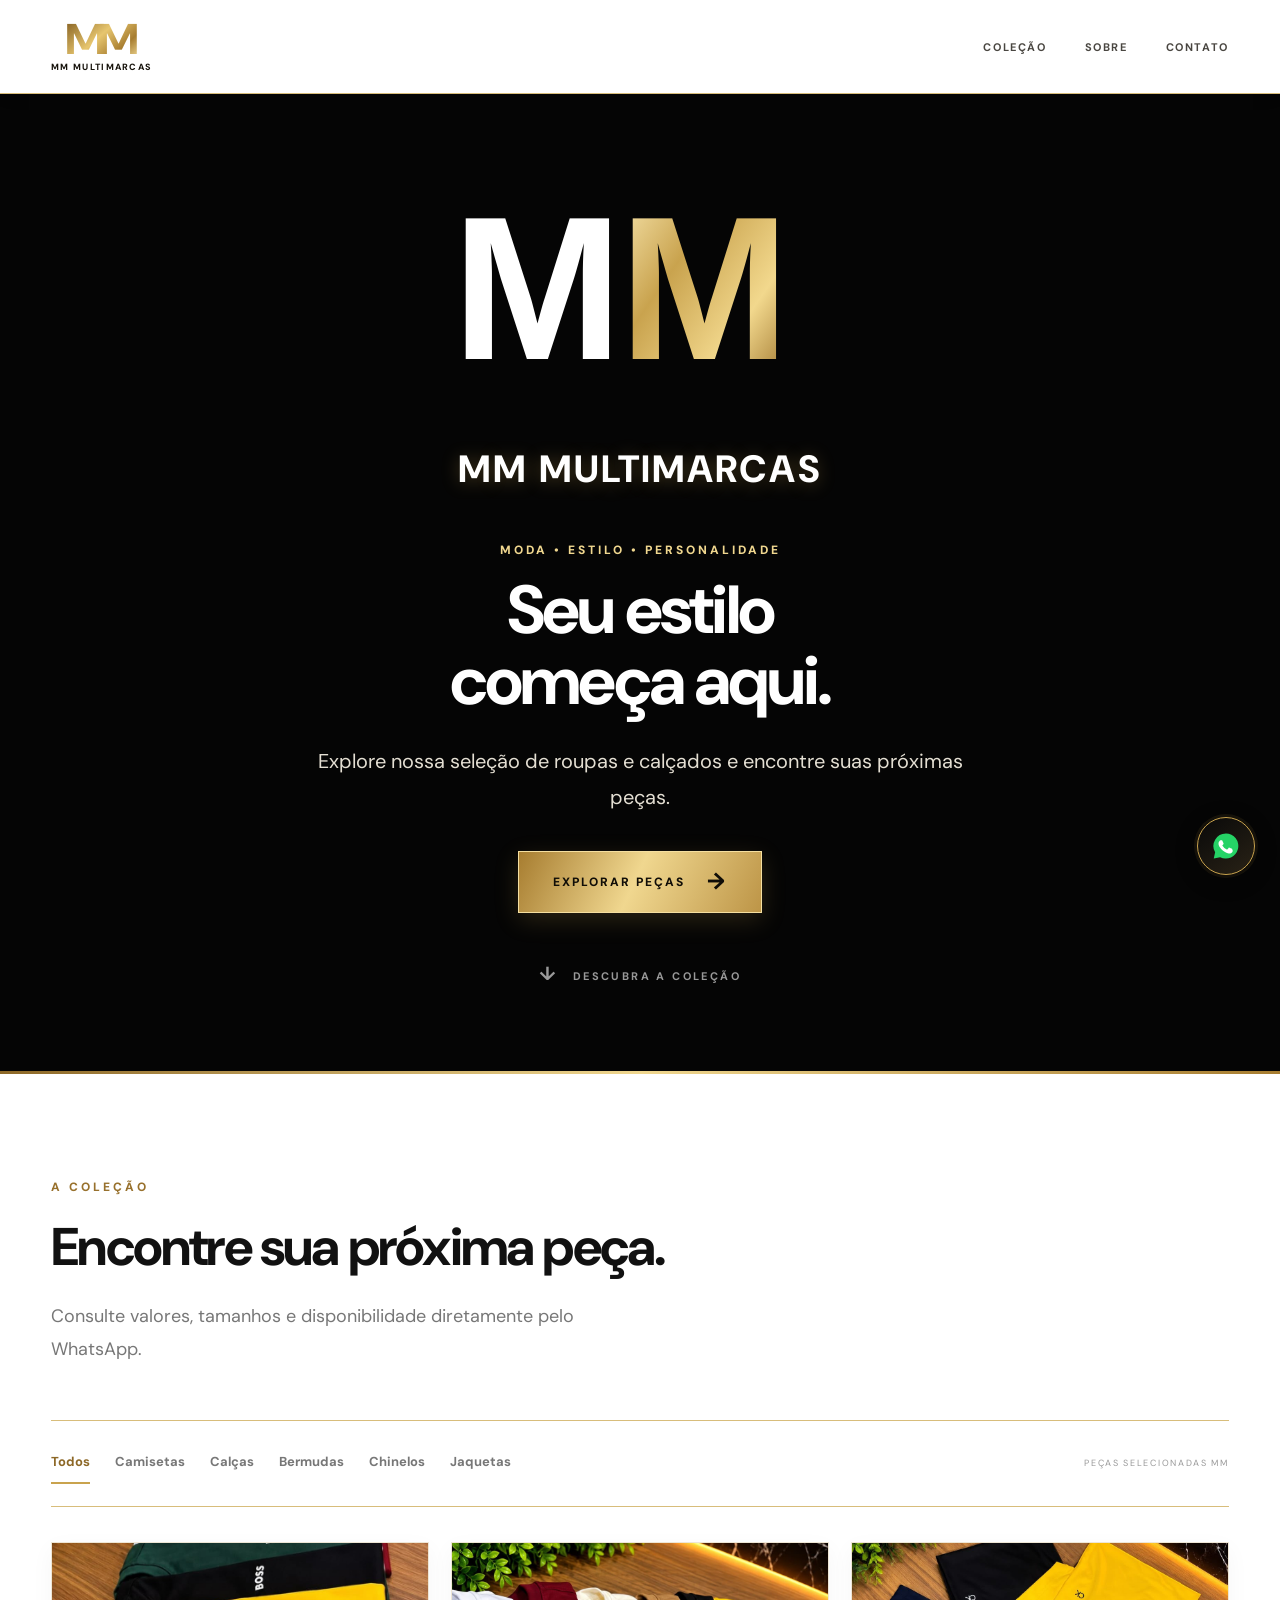
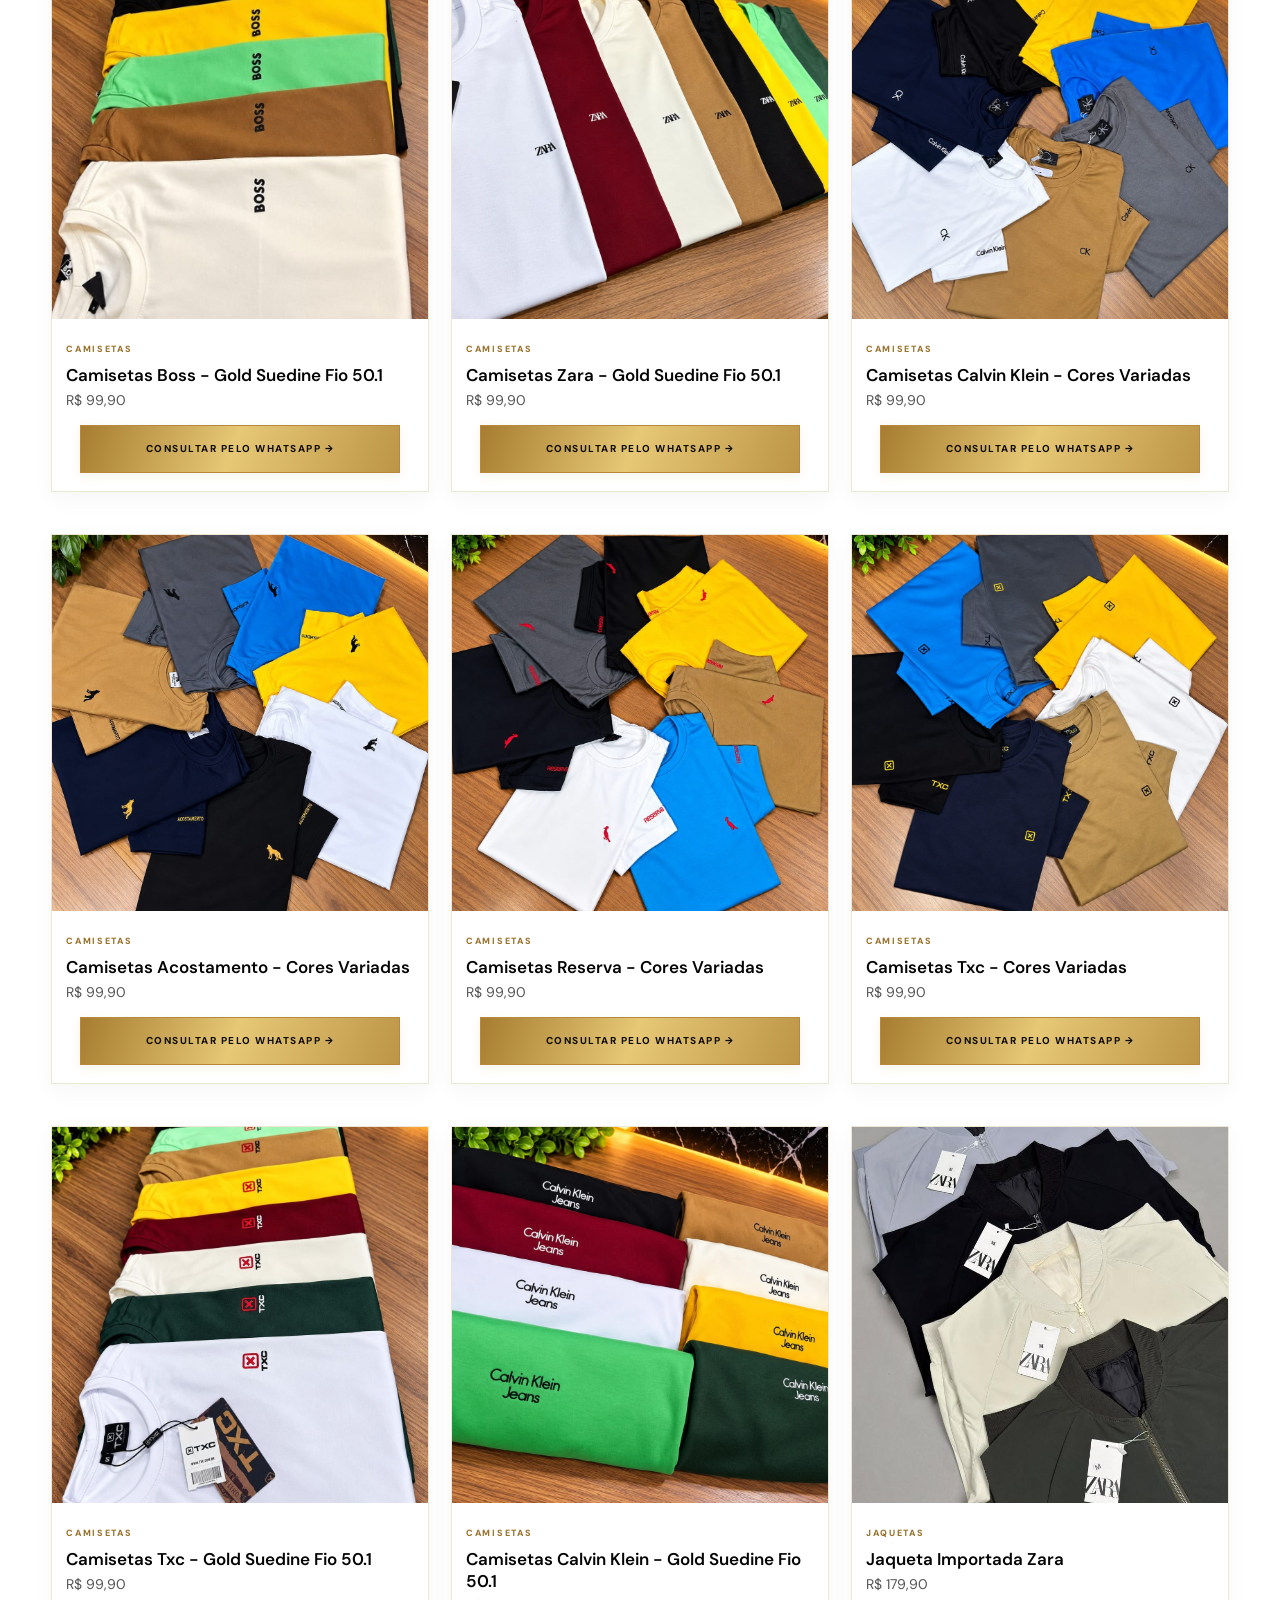
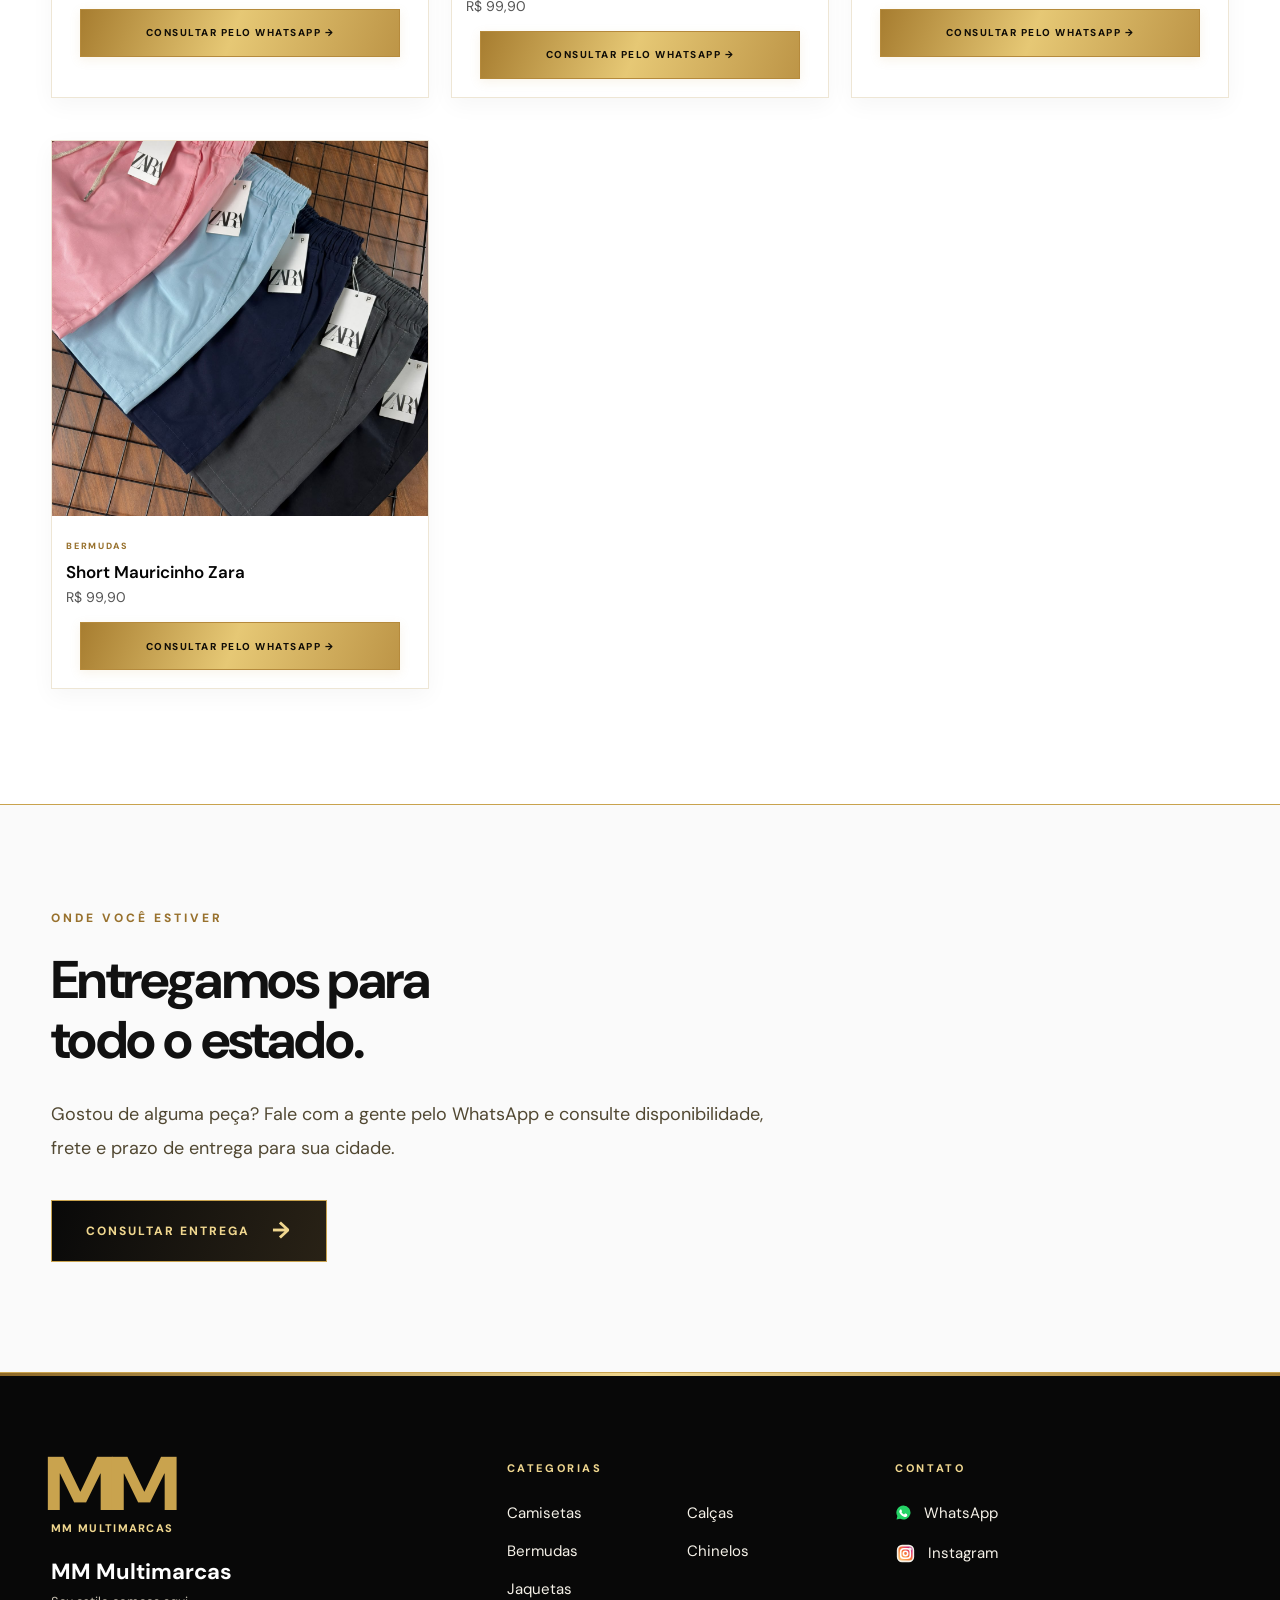
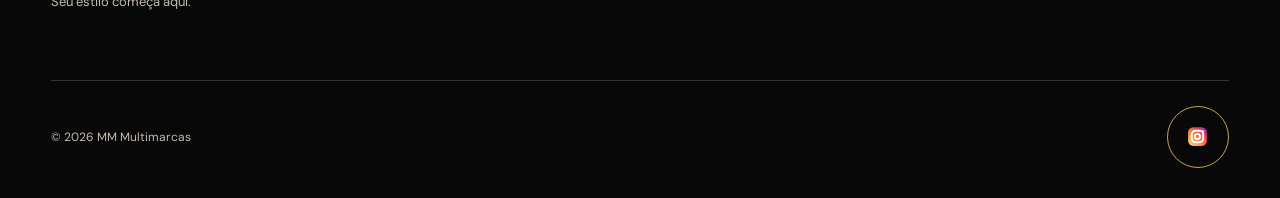
==== commit f748de55: "Centraliza o monograma principal da logo" ====
--- a/index.html
+++ b/index.html
@@ -40,8 +40,8 @@
                 <stop offset="100%" stop-color="#9a7028"/>
               </linearGradient>
             </defs>
-            <text x="18" y="190" font-family="Arial Black, Arial, sans-serif" font-size="205" font-weight="900" letter-spacing="-28" fill="#ffffff">M</text>
-            <text x="185" y="190" font-family="Arial Black, Arial, sans-serif" font-size="205" font-weight="900" letter-spacing="-28" fill="url(#heroGold)">M</text>
+            <text x="62" y="190" font-family="Arial Black, Arial, sans-serif" font-size="205" font-weight="900" letter-spacing="-28" fill="#ffffff">M</text>
+            <text x="229" y="190" font-family="Arial Black, Arial, sans-serif" font-size="205" font-weight="900" letter-spacing="-28" fill="url(#heroGold)">M</text>
             
           </svg>
           <span class="hero-brand-name">MM MULTIMARCAS</span>
